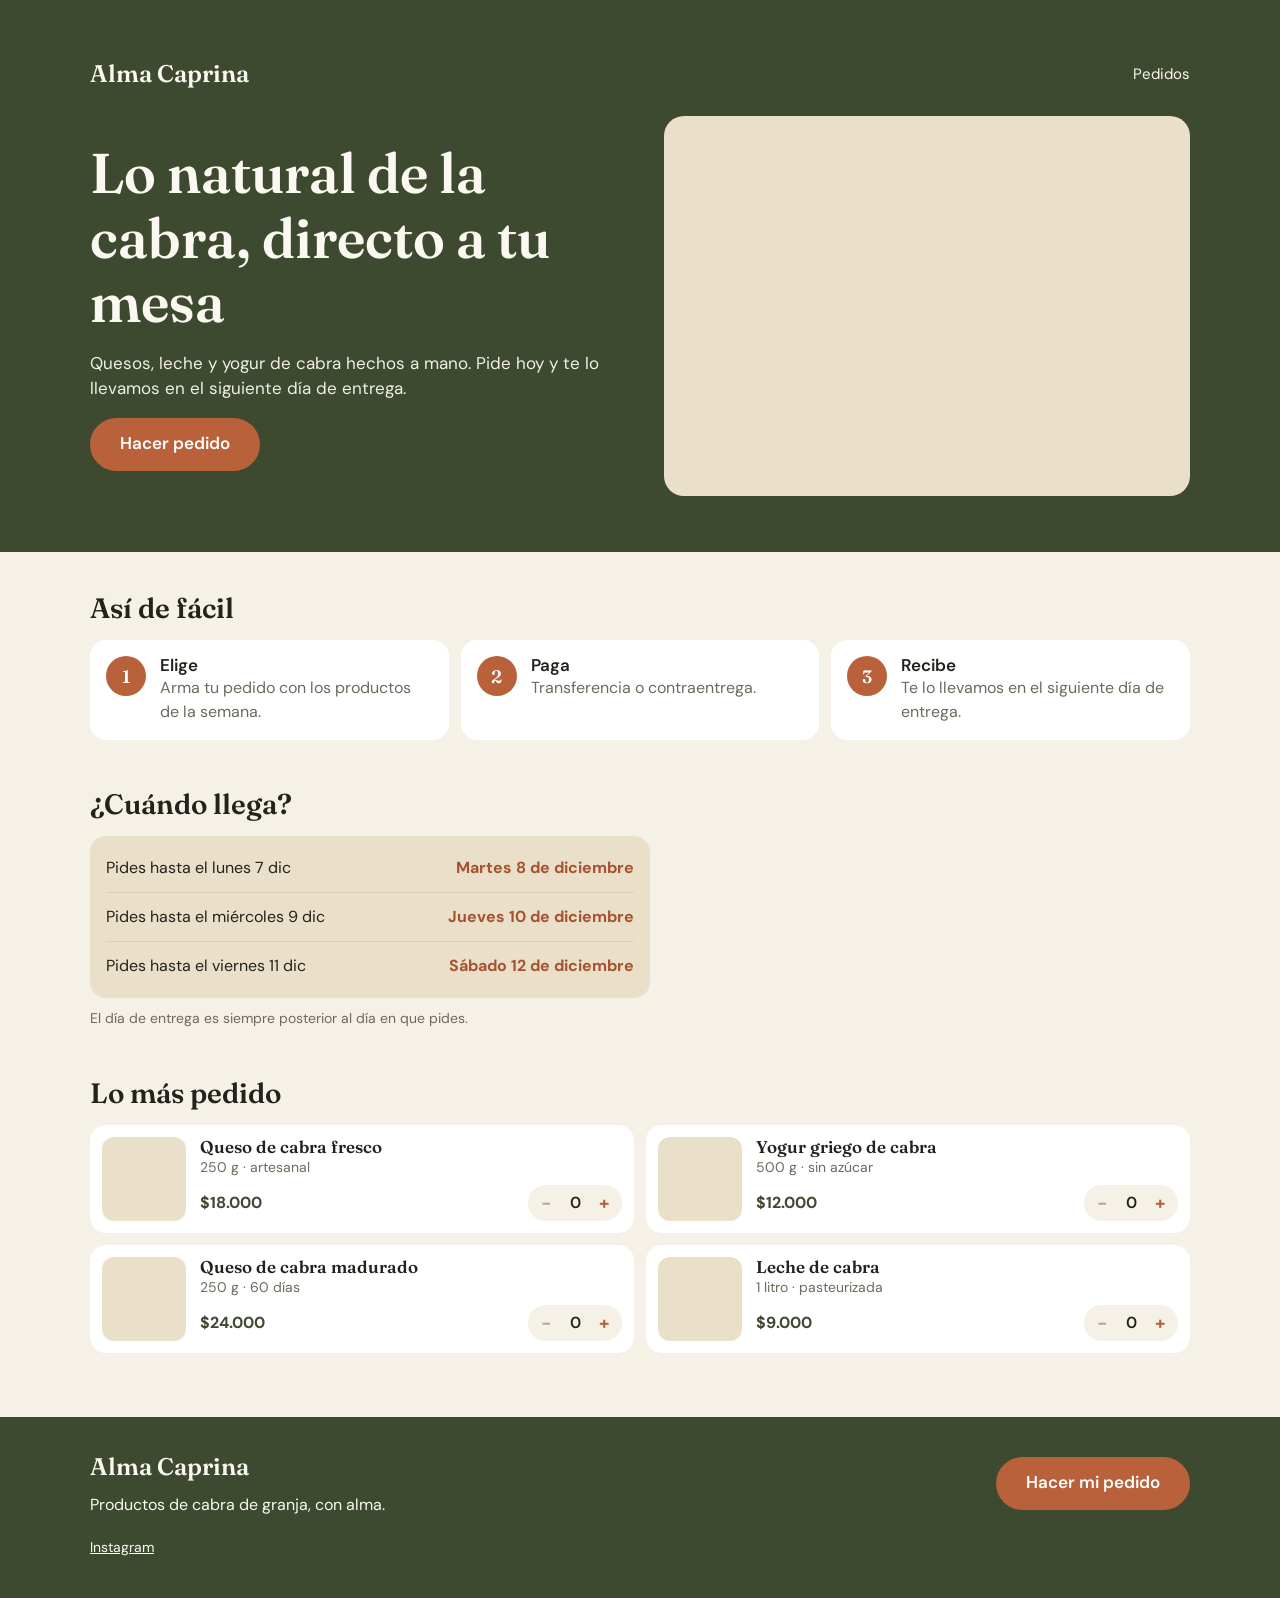
==== index.html @ 28c4924a "Primera versión: landing y flujo de pedido Landing responsive, flujo de pedido en 3 pasos con confir" ====
<!doctype html>
<html lang="es">
<head>
  <meta charset="utf-8">
  <meta name="viewport" content="width=device-width, initial-scale=1">
  <title>Alma Caprina · Productos de cabra de granja</title>
  <meta name="description" content="Quesos, leche y yogur de cabra hechos a mano. Haz tu pedido y te lo llevamos en el siguiente día de entrega.">
  <meta name="theme-color" content="#3E4A2F">
  <link rel="preconnect" href="https://fonts.googleapis.com">
  <link rel="preconnect" href="https://fonts.gstatic.com" crossorigin>
  <link rel="stylesheet" href="https://fonts.googleapis.com/css2?family=DM+Sans:wght@400;500;600;700&family=Fraunces:opsz,wght@9..144,600;9..144,700&display=swap">
  <link rel="stylesheet" href="css/tokens.css">
  <link rel="stylesheet" href="css/base.css">
  <link rel="stylesheet" href="css/landing.css">
</head>
<body>
  <header class="hero">
    <div class="container hero__inner">
      <nav class="nav" aria-label="Principal">
        <a class="brand" href="./">Alma Caprina</a>
        <a class="nav__link" href="pedir.html">Pedidos</a>
      </nav>
      <div class="hero__media" role="img" aria-label="Cabras y quesos de Alma Caprina"></div>
      <div class="hero__copy">
        <h1>Lo natural de la cabra, directo a tu mesa</h1>
        <p>Quesos, leche y yogur de cabra hechos a mano. Pide hoy y te lo llevamos en el siguiente día de entrega.</p>
        <a class="btn btn--primary btn--block hero__cta" href="pedir.html">Hacer pedido</a>
      </div>
    </div>
  </header>

  <main>
    <section class="section" aria-labelledby="como-h">
      <div class="container">
        <h2 id="como-h">Así de fácil</h2>
        <ol class="steps">
          <li class="card step"><span class="step__num" aria-hidden="true">1</span><div><h3>Elige</h3><p class="muted">Arma tu pedido con los productos de la semana.</p></div></li>
          <li class="card step"><span class="step__num" aria-hidden="true">2</span><div><h3>Paga</h3><p class="muted">Transferencia o contraentrega.</p></div></li>
          <li class="card step"><span class="step__num" aria-hidden="true">3</span><div><h3>Recibe</h3><p class="muted">Te lo llevamos en el siguiente día de entrega.</p></div></li>
        </ol>
      </div>
    </section>

    <section class="section" aria-labelledby="cuando-h">
      <div class="container">
        <h2 id="cuando-h">¿Cuándo llega?</h2>
        <div class="when card--sand" id="when" aria-live="polite">
          <p class="muted">Cargando próximas entregas…</p>
        </div>
        <p class="muted when__note">El día de entrega es siempre posterior al día en que pides.</p>
      </div>
    </section>

    <section class="section" aria-labelledby="top-h">
      <div class="container">
        <h2 id="top-h">Lo más pedido</h2>
        <ul class="product-list product-list--grid" id="top-list"></ul>
      </div>
    </section>
  </main>

  <footer class="footer">
    <div class="container footer__inner">
      <div>
        <p class="brand">Alma Caprina</p>
        <p class="footer__tag">Productos de cabra de granja, con alma.</p>
      </div>
      <a class="btn btn--primary" href="pedir.html">Hacer mi pedido</a>
      <p class="footer__links" id="social"></p>
    </div>
  </footer>

  <!-- Barra de carrito: aparece solo si ya hay productos -->
  <div class="cart-bar" id="cartBar" hidden>
    <div><span class="muted" id="cartCount"></span><strong id="cartTotal"></strong></div>
    <a class="btn btn--primary" href="pedir.html">Continuar</a>
  </div>

  <script type="module" src="js/landing.js"></script>
</body>
</html>
---- css/tokens.css ----
/* Tokens de diseño — espejo de la colección de variables "Alma Caprina" en Figma */
:root {
  --bg-cream: #F6F1E7;
  --surface-white: #FFFFFF;
  --surface-sand: #EADFC9;
  --brand-olive: #3E4A2F;
  --brand-terracotta: #B8613A;
  --brand-terracotta-dark: #A5532F;
  --text-ink: #22231C;
  --text-muted: #6E6A5C;
  --text-on-dark: #FBF8F2;
  --border: #D9CFBC;
  --danger: #A12D2D;

  --font-display: 'Fraunces', Georgia, 'Times New Roman', serif;
  --font-body: 'DM Sans', system-ui, -apple-system, 'Segoe UI', sans-serif;

  --radius-sm: 12px;
  --radius-md: 16px;
  --radius-lg: 20px;
  --radius-pill: 999px;

  --gutter: 24px;
  --shadow-bar: 0 -1px 0 var(--border);
}
---- css/base.css ----
*, *::before, *::after { box-sizing: border-box; }

html { -webkit-text-size-adjust: 100%; scroll-behavior: smooth; }

body {
  margin: 0;
  background: var(--bg-cream);
  color: var(--text-ink);
  font: 400 16px/1.5 var(--font-body);
  -webkit-font-smoothing: antialiased;
}

h1, h2, h3 {
  margin: 0;
  font-family: var(--font-display);
  font-weight: 600;
  line-height: 1.15;
}

p { margin: 0; }
img { max-width: 100%; display: block; }
a { color: inherit; }
button, input, select, textarea { font: inherit; color: inherit; }
button { cursor: pointer; }

:focus-visible {
  outline: 3px solid var(--brand-terracotta);
  outline-offset: 2px;
}

.container { width: min(100% - 2 * var(--gutter), 1100px); margin-inline: auto; }
.muted { color: var(--text-muted); }
.sr-only {
  position: absolute; width: 1px; height: 1px; margin: -1px; padding: 0;
  overflow: hidden; clip: rect(0 0 0 0); white-space: nowrap; border: 0;
}

/* ---------- Botones ---------- */
.btn {
  display: inline-flex; align-items: center; justify-content: center;
  min-height: 53px; padding: 0 28px;
  border: 2px solid transparent; border-radius: var(--radius-pill);
  font-weight: 600; font-size: 1.0625rem; text-decoration: none;
  transition: background-color .15s ease, border-color .15s ease;
}
.btn--primary { background: var(--brand-terracotta); color: #fff; }
.btn--primary:hover:not([disabled]) { background: var(--brand-terracotta-dark); }
.btn--dark { background: var(--brand-olive); color: var(--text-on-dark); }
.btn--secondary { background: transparent; border-color: var(--border); color: var(--text-ink); }
.btn--secondary:hover:not([disabled]) { border-color: var(--text-muted); }
.btn--block { width: 100%; }
.btn[disabled] { opacity: .45; cursor: not-allowed; }

/* ---------- Tarjeta de producto + stepper ---------- */
.product-list { display: grid; gap: 12px; margin: 0; padding: 0; list-style: none; }

.product-card {
  display: flex; gap: 14px; padding: 12px;
  background: var(--surface-white); border-radius: var(--radius-md);
}
.product-card__img {
  flex: none; width: 84px; height: 84px;
  background: var(--surface-sand); border-radius: var(--radius-sm);
  overflow: hidden;
}
.product-card__img img { width: 100%; height: 100%; object-fit: cover; }
.product-card__body { flex: 1; min-width: 0; display: flex; flex-direction: column; }
.product-card__name { font-size: 1.0625rem; font-weight: 600; }
.product-card__detail { font-size: .875rem; color: var(--text-muted); }
.product-card__row {
  margin-top: auto; padding-top: 6px;
  display: flex; align-items: center; justify-content: space-between; gap: 8px;
}
.price { font-weight: 700; color: var(--brand-olive); }

.stepper {
  display: inline-flex; align-items: center;
  background: var(--bg-cream); border-radius: var(--radius-pill);
}
.stepper button {
  width: 36px; height: 36px; border: 0; background: none; border-radius: 50%;
  font-size: 1.125rem; font-weight: 700; line-height: 1;
}
.stepper button:last-child { color: var(--brand-terracotta); }
.stepper button[disabled] { opacity: .35; cursor: default; }
.stepper output { min-width: 22px; text-align: center; font-weight: 600; }

/* ---------- Formularios ---------- */
.field { display: grid; gap: 6px; margin-bottom: 16px; }
.field label { font-weight: 600; font-size: .9375rem; }
.field .hint { font-size: .8125rem; color: var(--text-muted); font-weight: 400; }
.field input, .field textarea {
  width: 100%; min-height: 52px; padding: 12px 16px;
  background: var(--surface-white); border: 1.5px solid var(--border);
  border-radius: var(--radius-sm);
}
.field textarea { min-height: 88px; resize: vertical; }
.field input:focus-visible, .field textarea:focus-visible {
  outline: none; border-color: var(--brand-terracotta);
  box-shadow: 0 0 0 3px rgba(184, 97, 58, .25);
}
.field input:user-invalid { border-color: var(--danger); }

.notice {
  padding: 12px 16px; border-radius: var(--radius-sm);
  background: var(--surface-sand); font-size: .9375rem;
}
.notice--error { background: #F6DCDC; color: var(--danger); }

@media (prefers-reduced-motion: reduce) {
  html { scroll-behavior: auto; }
  * { transition: none !important; }
}
---- css/landing.css ----
/* ---------- Hero ---------- */
.hero { background: var(--brand-olive); color: var(--text-on-dark); padding-bottom: 32px; }
.hero__inner { display: grid; gap: 24px; }

.nav { display: flex; align-items: center; justify-content: space-between; padding-top: 56px; }
.brand { font-family: var(--font-display); font-weight: 600; font-size: 1.5rem; text-decoration: none; margin: 0; }
.nav__link { text-decoration: none; font-size: .9375rem; }
.nav__link:hover { text-decoration: underline; }

.hero__media {
  height: 220px; background: var(--surface-sand); border-radius: var(--radius-lg);
  background-size: cover; background-position: center;
}
.hero__copy { display: grid; gap: 16px; }
.hero h1 { font-size: clamp(2.125rem, 6vw, 3.5rem); font-weight: 600; }
.hero p { font-size: 1.0625rem; max-width: 46ch; opacity: .95; }

/* ---------- Secciones ---------- */
.section { padding: 40px 0 8px; }
.section h2 { font-size: 1.75rem; margin-bottom: 16px; }
.card { background: var(--surface-white); border-radius: var(--radius-md); }

.steps { display: grid; gap: 12px; margin: 0; padding: 0; list-style: none; }
.step { display: flex; align-items: center; gap: 14px; padding: 16px; }
.step h3 { font-family: var(--font-body); font-weight: 600; font-size: 1.0625rem; }
.step__num {
  flex: none; display: grid; place-items: center; width: 40px; height: 40px;
  background: var(--brand-terracotta); color: #fff; border-radius: 50%;
  font-family: var(--font-display); font-weight: 600; font-size: 1.125rem;
}

.when { padding: 8px 16px; border-radius: var(--radius-md); background: var(--surface-sand); }
.when__row { display: flex; justify-content: space-between; gap: 12px; padding: 12px 0; }
.when__row + .when__row { border-top: 1px solid var(--border); }
.when__day { font-weight: 700; color: var(--brand-terracotta-dark); }
.when__note { margin-top: 10px; font-size: .875rem; }

.product-list--grid { margin-bottom: 8px; }

/* ---------- Footer ---------- */
.footer { margin-top: 48px; background: var(--brand-olive); color: var(--text-on-dark); padding: 32px 0 40px; }
.footer__inner { display: grid; gap: 20px; }
.footer .brand { font-size: 1.5rem; }
.footer__tag { margin-top: 8px; }
.footer__links { font-size: .875rem; }
.footer__links a { margin-right: 12px; }

/* ---------- Barra de carrito ---------- */
.cart-bar {
  position: sticky; bottom: 0; z-index: 5;
  display: flex; align-items: center; justify-content: space-between; gap: 16px;
  padding: 14px var(--gutter); background: var(--bg-cream); box-shadow: var(--shadow-bar);
}
.cart-bar[hidden] { display: none; }
.cart-bar span { display: block; font-size: .875rem; }
.cart-bar strong { font-size: 1.375rem; color: var(--brand-olive); }

/* ---------- Tablet / escritorio ---------- */
@media (min-width: 768px) {
  .hero { padding-bottom: 56px; }
  .hero__inner { grid-template-columns: 1fr 1fr; align-items: center; column-gap: 48px; }
  .nav { grid-column: 1 / -1; }
  .hero__media { grid-column: 2; grid-row: 2; height: 380px; }
  .hero__copy { grid-column: 1; grid-row: 2; }
  .hero__cta { width: auto; justify-self: start; }

  .steps { grid-template-columns: repeat(3, 1fr); }
  .step { align-items: flex-start; }
  .when { max-width: 560px; }
  .product-list--grid { grid-template-columns: repeat(2, 1fr); }
  .footer__inner { grid-template-columns: 1fr auto; align-items: center; }
  .footer__links { grid-column: 1 / -1; }
  .cart-bar { padding-inline: max(var(--gutter), calc((100% - 1100px) / 2)); }
}
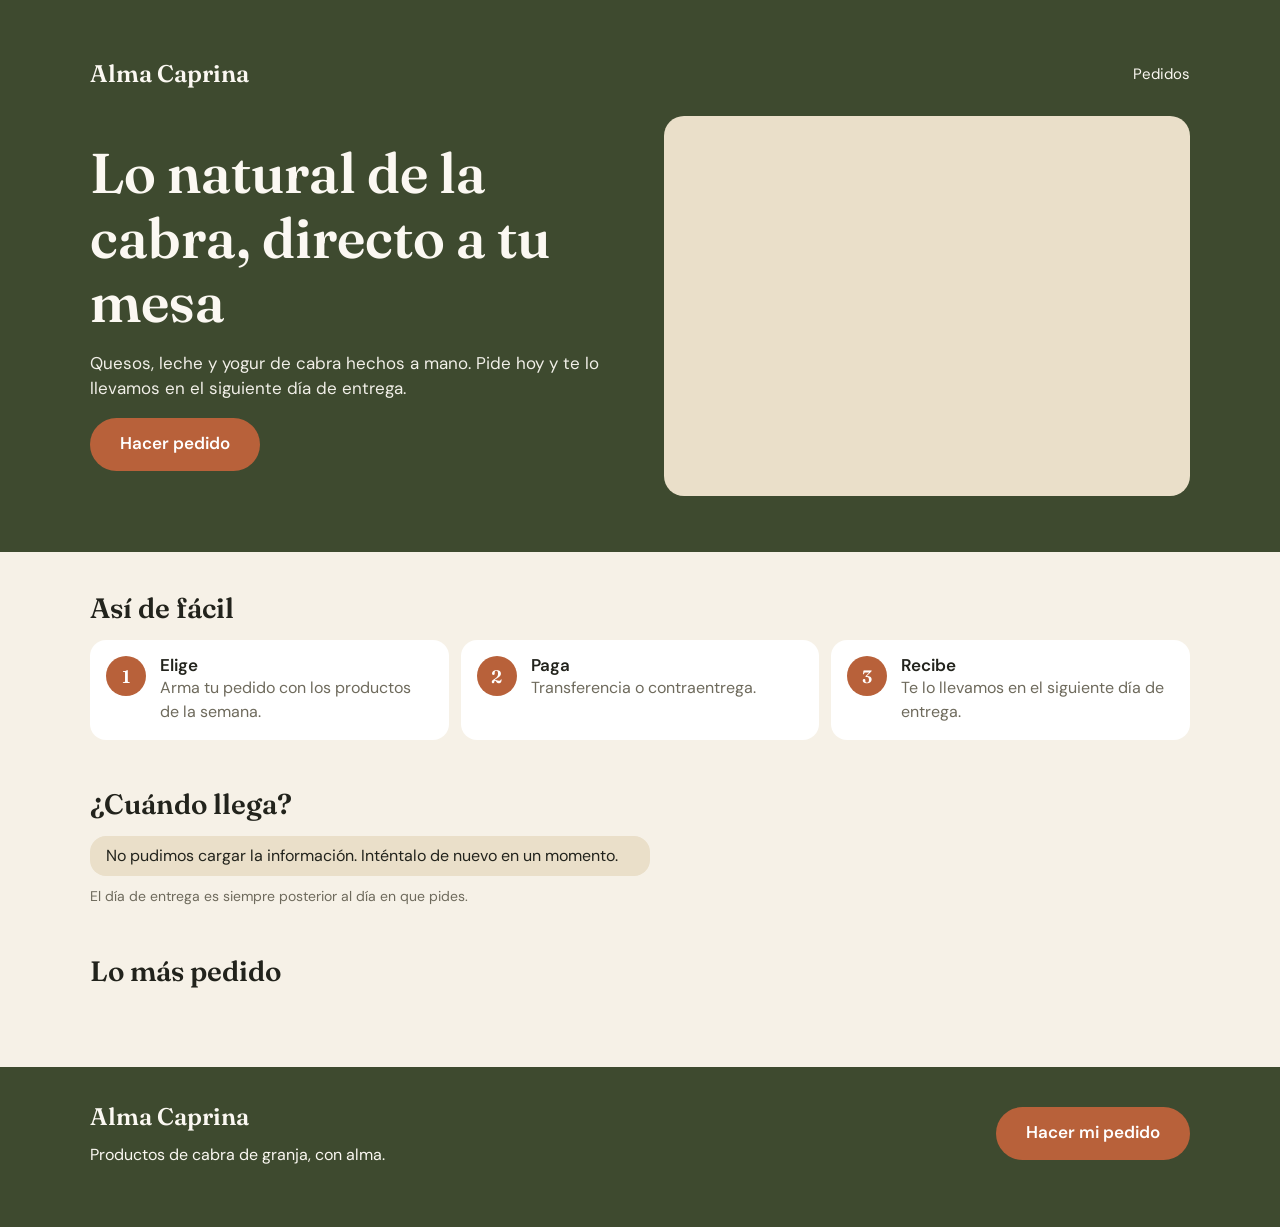
==== commit d7aa145e: "Connect storefront to Supabase and translate the codebase to English - Add supabase/schema.sql (tabl" ====
--- a/index.html
+++ b/index.html
@@ -18,21 +18,21 @@
     <div class="container hero__inner">
       <nav class="nav" aria-label="Principal">
         <a class="brand" href="./">Alma Caprina</a>
-        <a class="nav__link" href="pedir.html">Pedidos</a>
+        <a class="nav__link" href="order.html">Pedidos</a>
       </nav>
       <div class="hero__media" role="img" aria-label="Cabras y quesos de Alma Caprina"></div>
       <div class="hero__copy">
         <h1>Lo natural de la cabra, directo a tu mesa</h1>
         <p>Quesos, leche y yogur de cabra hechos a mano. Pide hoy y te lo llevamos en el siguiente día de entrega.</p>
-        <a class="btn btn--primary btn--block hero__cta" href="pedir.html">Hacer pedido</a>
+        <a class="btn btn--primary btn--block hero__cta" href="order.html">Hacer pedido</a>
       </div>
     </div>
   </header>
 
   <main>
-    <section class="section" aria-labelledby="como-h">
+    <section class="section" aria-labelledby="how-h">
       <div class="container">
-        <h2 id="como-h">Así de fácil</h2>
+        <h2 id="how-h">Así de fácil</h2>
         <ol class="steps">
           <li class="card step"><span class="step__num" aria-hidden="true">1</span><div><h3>Elige</h3><p class="muted">Arma tu pedido con los productos de la semana.</p></div></li>
           <li class="card step"><span class="step__num" aria-hidden="true">2</span><div><h3>Paga</h3><p class="muted">Transferencia o contraentrega.</p></div></li>
@@ -41,9 +41,9 @@
       </div>
     </section>
 
-    <section class="section" aria-labelledby="cuando-h">
+    <section class="section" aria-labelledby="when-h">
       <div class="container">
-        <h2 id="cuando-h">¿Cuándo llega?</h2>
+        <h2 id="when-h">¿Cuándo llega?</h2>
         <div class="when card--sand" id="when" aria-live="polite">
           <p class="muted">Cargando próximas entregas…</p>
         </div>
@@ -65,15 +65,15 @@
         <p class="brand">Alma Caprina</p>
         <p class="footer__tag">Productos de cabra de granja, con alma.</p>
       </div>
-      <a class="btn btn--primary" href="pedir.html">Hacer mi pedido</a>
+      <a class="btn btn--primary" href="order.html">Hacer mi pedido</a>
       <p class="footer__links" id="social"></p>
     </div>
   </footer>
 
-  <!-- Barra de carrito: aparece solo si ya hay productos -->
+  <!-- Cart bar: only shown when the cart has items -->
   <div class="cart-bar" id="cartBar" hidden>
     <div><span class="muted" id="cartCount"></span><strong id="cartTotal"></strong></div>
-    <a class="btn btn--primary" href="pedir.html">Continuar</a>
+    <a class="btn btn--primary" href="order.html">Continuar</a>
   </div>
 
   <script type="module" src="js/landing.js"></script>
--- a/css/tokens.css
+++ b/css/tokens.css
@@ -1,4 +1,4 @@
-/* Tokens de diseño — espejo de la colección de variables "Alma Caprina" en Figma */
+/* Design tokens — mirror of the "Alma Caprina" variable collection in Figma */
 :root {
   --bg-cream: #F6F1E7;
   --surface-white: #FFFFFF;
--- a/css/base.css
+++ b/css/base.css
@@ -35,7 +35,7 @@
   overflow: hidden; clip: rect(0 0 0 0); white-space: nowrap; border: 0;
 }
 
-/* ---------- Botones ---------- */
+/* ---------- Buttons ---------- */
 .btn {
   display: inline-flex; align-items: center; justify-content: center;
   min-height: 53px; padding: 0 28px;
@@ -51,7 +51,7 @@
 .btn--block { width: 100%; }
 .btn[disabled] { opacity: .45; cursor: not-allowed; }
 
-/* ---------- Tarjeta de producto + stepper ---------- */
+/* ---------- Product card + stepper ---------- */
 .product-list { display: grid; gap: 12px; margin: 0; padding: 0; list-style: none; }
 
 .product-card {
@@ -85,7 +85,7 @@
 .stepper button[disabled] { opacity: .35; cursor: default; }
 .stepper output { min-width: 22px; text-align: center; font-weight: 600; }
 
-/* ---------- Formularios ---------- */
+/* ---------- Forms ---------- */
 .field { display: grid; gap: 6px; margin-bottom: 16px; }
 .field label { font-weight: 600; font-size: .9375rem; }
 .field .hint { font-size: .8125rem; color: var(--text-muted); font-weight: 400; }
--- a/css/landing.css
+++ b/css/landing.css
@@ -15,7 +15,7 @@
 .hero h1 { font-size: clamp(2.125rem, 6vw, 3.5rem); font-weight: 600; }
 .hero p { font-size: 1.0625rem; max-width: 46ch; opacity: .95; }
 
-/* ---------- Secciones ---------- */
+/* ---------- Sections ---------- */
 .section { padding: 40px 0 8px; }
 .section h2 { font-size: 1.75rem; margin-bottom: 16px; }
 .card { background: var(--surface-white); border-radius: var(--radius-md); }
@@ -45,7 +45,7 @@
 .footer__links { font-size: .875rem; }
 .footer__links a { margin-right: 12px; }
 
-/* ---------- Barra de carrito ---------- */
+/* ---------- Cart bar ---------- */
 .cart-bar {
   position: sticky; bottom: 0; z-index: 5;
   display: flex; align-items: center; justify-content: space-between; gap: 16px;
@@ -55,7 +55,7 @@
 .cart-bar span { display: block; font-size: .875rem; }
 .cart-bar strong { font-size: 1.375rem; color: var(--brand-olive); }
 
-/* ---------- Tablet / escritorio ---------- */
+/* ---------- Tablet / desktop ---------- */
 @media (min-width: 768px) {
   .hero { padding-bottom: 56px; }
   .hero__inner { grid-template-columns: 1fr 1fr; align-items: center; column-gap: 48px; }
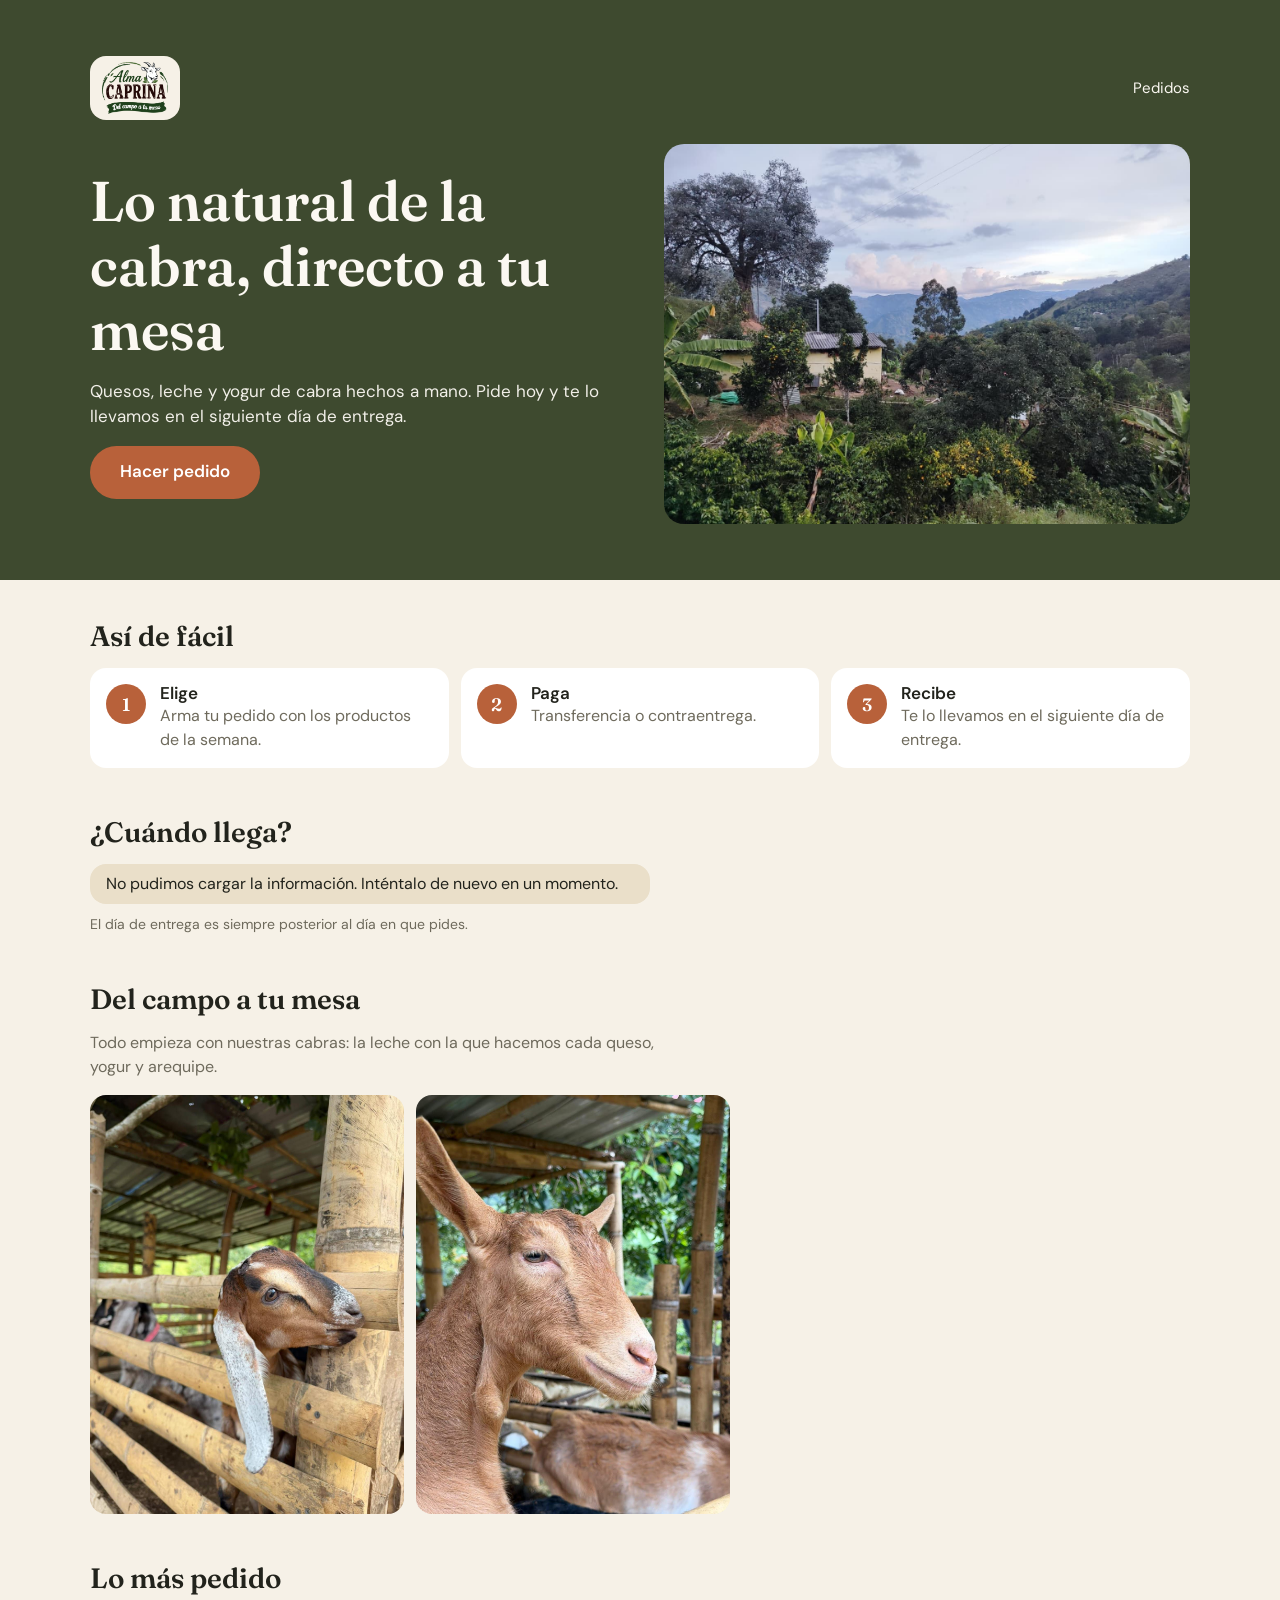
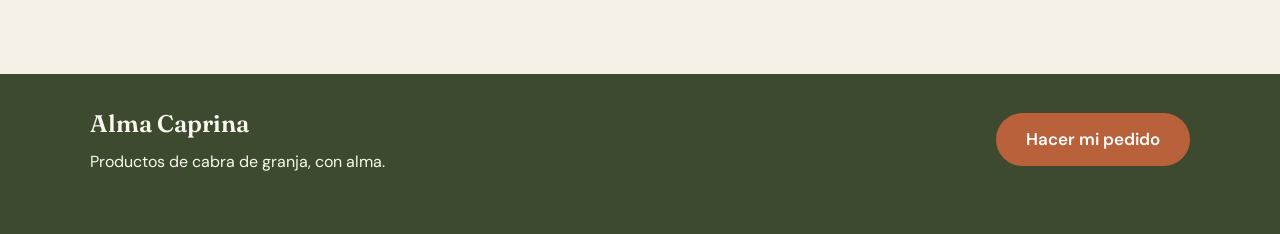
==== commit c75b0c75: "Add brand images: logo, hero, goats, product photos, icons and social card Co-Authored-By: Claude So" ====
--- a/index.html
+++ b/index.html
@@ -6,6 +6,12 @@
   <title>Alma Caprina · Productos de cabra de granja</title>
   <meta name="description" content="Quesos, leche y yogur de cabra hechos a mano. Haz tu pedido y te lo llevamos en el siguiente día de entrega.">
   <meta name="theme-color" content="#3E4A2F">
+  <link rel="icon" type="image/png" sizes="192x192" href="images/icon-192.png">
+  <link rel="apple-touch-icon" href="images/apple-touch-icon.png">
+  <meta property="og:type" content="website">
+  <meta property="og:title" content="Alma Caprina · Productos de cabra de granja">
+  <meta property="og:description" content="Quesos, leche y yogur de cabra hechos a mano. Haz tu pedido en línea.">
+  <meta property="og:image" content="https://almacaprina.netlify.app/images/social-card.jpg">
   <link rel="preconnect" href="https://fonts.googleapis.com">
   <link rel="preconnect" href="https://fonts.gstatic.com" crossorigin>
   <link rel="stylesheet" href="https://fonts.googleapis.com/css2?family=DM+Sans:wght@400;500;600;700&family=Fraunces:opsz,wght@9..144,600;9..144,700&display=swap">
@@ -17,10 +23,10 @@
   <header class="hero">
     <div class="container hero__inner">
       <nav class="nav" aria-label="Principal">
-        <a class="brand" href="./">Alma Caprina</a>
+        <a class="brand brand--logo" href="./" aria-label="Alma Caprina, inicio"><img src="images/logo.png" alt="Alma Caprina · Del campo a tu mesa" width="76" height="60"></a>
         <a class="nav__link" href="order.html">Pedidos</a>
       </nav>
-      <div class="hero__media" role="img" aria-label="Cabras y quesos de Alma Caprina"></div>
+      <div class="hero__media" role="img" aria-label="Vista de la finca de Alma Caprina entre las montañas"></div>
       <div class="hero__copy">
         <h1>Lo natural de la cabra, directo a tu mesa</h1>
         <p>Quesos, leche y yogur de cabra hechos a mano. Pide hoy y te lo llevamos en el siguiente día de entrega.</p>
@@ -48,6 +54,17 @@
           <p class="muted">Cargando próximas entregas…</p>
         </div>
         <p class="muted when__note">El día de entrega es siempre posterior al día en que pides.</p>
+      </div>
+    </section>
+
+    <section class="section" aria-labelledby="farm-h">
+      <div class="container">
+        <h2 id="farm-h">Del campo a tu mesa</h2>
+        <p class="muted farm__text">Todo empieza con nuestras cabras: la leche con la que hacemos cada queso, yogur y arequipe.</p>
+        <div class="farm__photos">
+          <img src="images/goat-brown.jpg" alt="Una de nuestras cabras asomada entre las guaduas del corral" loading="lazy" width="900" height="1200">
+          <img src="images/goat-tan.jpg" alt="Otra de nuestras cabras, de pelaje canela" loading="lazy" width="900" height="1200">
+        </div>
       </div>
     </section>
 
--- a/css/tokens.css
+++ b/css/tokens.css
@@ -12,6 +12,16 @@
   --border: #D9CFBC;
   --danger: #A12D2D;
 
+  /* Status colors (admin panel badges) — mirror the status/* variables in Figma */
+  --status-success-bg: #E3EBD3;
+  --status-success-text: #3E4A2F;
+  --status-warning-bg: #F6E3B8;
+  --status-warning-text: #6B4D0E;
+  --status-danger-bg: #F3D6D2;
+  --status-danger-text: #8E2A20;
+  --status-info-bg: #DCE6EA;
+  --status-info-text: #2D4F5E;
+
   --font-display: 'Fraunces', Georgia, 'Times New Roman', serif;
   --font-body: 'DM Sans', system-ui, -apple-system, 'Segoe UI', sans-serif;
 
--- a/css/base.css
+++ b/css/base.css
@@ -111,3 +111,12 @@
   html { scroll-behavior: auto; }
   * { transition: none !important; }
 }
+
+/* ---------- Product group (variants such as flavors) ---------- */
+.product-card--group .product-card__body { gap: 2px; }
+.variants { display: grid; margin: 8px 0 0; padding: 0; list-style: none; }
+.variant-row {
+  display: flex; align-items: center; justify-content: space-between; gap: 8px;
+  padding: 6px 0; border-top: 1px solid var(--border);
+}
+.variant-row__label { font-weight: 500; }
--- a/css/landing.css
+++ b/css/landing.css
@@ -4,12 +4,14 @@
 
 .nav { display: flex; align-items: center; justify-content: space-between; padding-top: 56px; }
 .brand { font-family: var(--font-display); font-weight: 600; font-size: 1.5rem; text-decoration: none; margin: 0; }
+.brand--logo { display: inline-flex; background: var(--bg-cream); border-radius: var(--radius-md); padding: 6px 12px; }
+.brand--logo img { display: block; height: 52px; width: auto; }
 .nav__link { text-decoration: none; font-size: .9375rem; }
 .nav__link:hover { text-decoration: underline; }
 
 .hero__media {
-  height: 220px; background: var(--surface-sand); border-radius: var(--radius-lg);
-  background-size: cover; background-position: center;
+  height: 220px; border-radius: var(--radius-lg);
+  background: var(--surface-sand) url('../images/farm.jpg') center / cover no-repeat;
 }
 .hero__copy { display: grid; gap: 16px; }
 .hero h1 { font-size: clamp(2.125rem, 6vw, 3.5rem); font-weight: 600; }
@@ -36,6 +38,11 @@
 .when__note { margin-top: 10px; font-size: .875rem; }
 
 .product-list--grid { margin-bottom: 8px; }
+
+/* ---------- Farm ---------- */
+.farm__text { max-width: 52ch; margin-bottom: 16px; }
+.farm__photos { display: grid; grid-template-columns: 1fr 1fr; gap: 12px; }
+.farm__photos img { width: 100%; height: auto; aspect-ratio: 3 / 4; object-fit: cover; border-radius: var(--radius-md); }
 
 /* ---------- Footer ---------- */
 .footer { margin-top: 48px; background: var(--brand-olive); color: var(--text-on-dark); padding: 32px 0 40px; }
@@ -68,6 +75,7 @@
   .step { align-items: flex-start; }
   .when { max-width: 560px; }
   .product-list--grid { grid-template-columns: repeat(2, 1fr); }
+  .farm__photos { max-width: 640px; }
   .footer__inner { grid-template-columns: 1fr auto; align-items: center; }
   .footer__links { grid-column: 1 / -1; }
   .cart-bar { padding-inline: max(var(--gutter), calc((100% - 1100px) / 2)); }
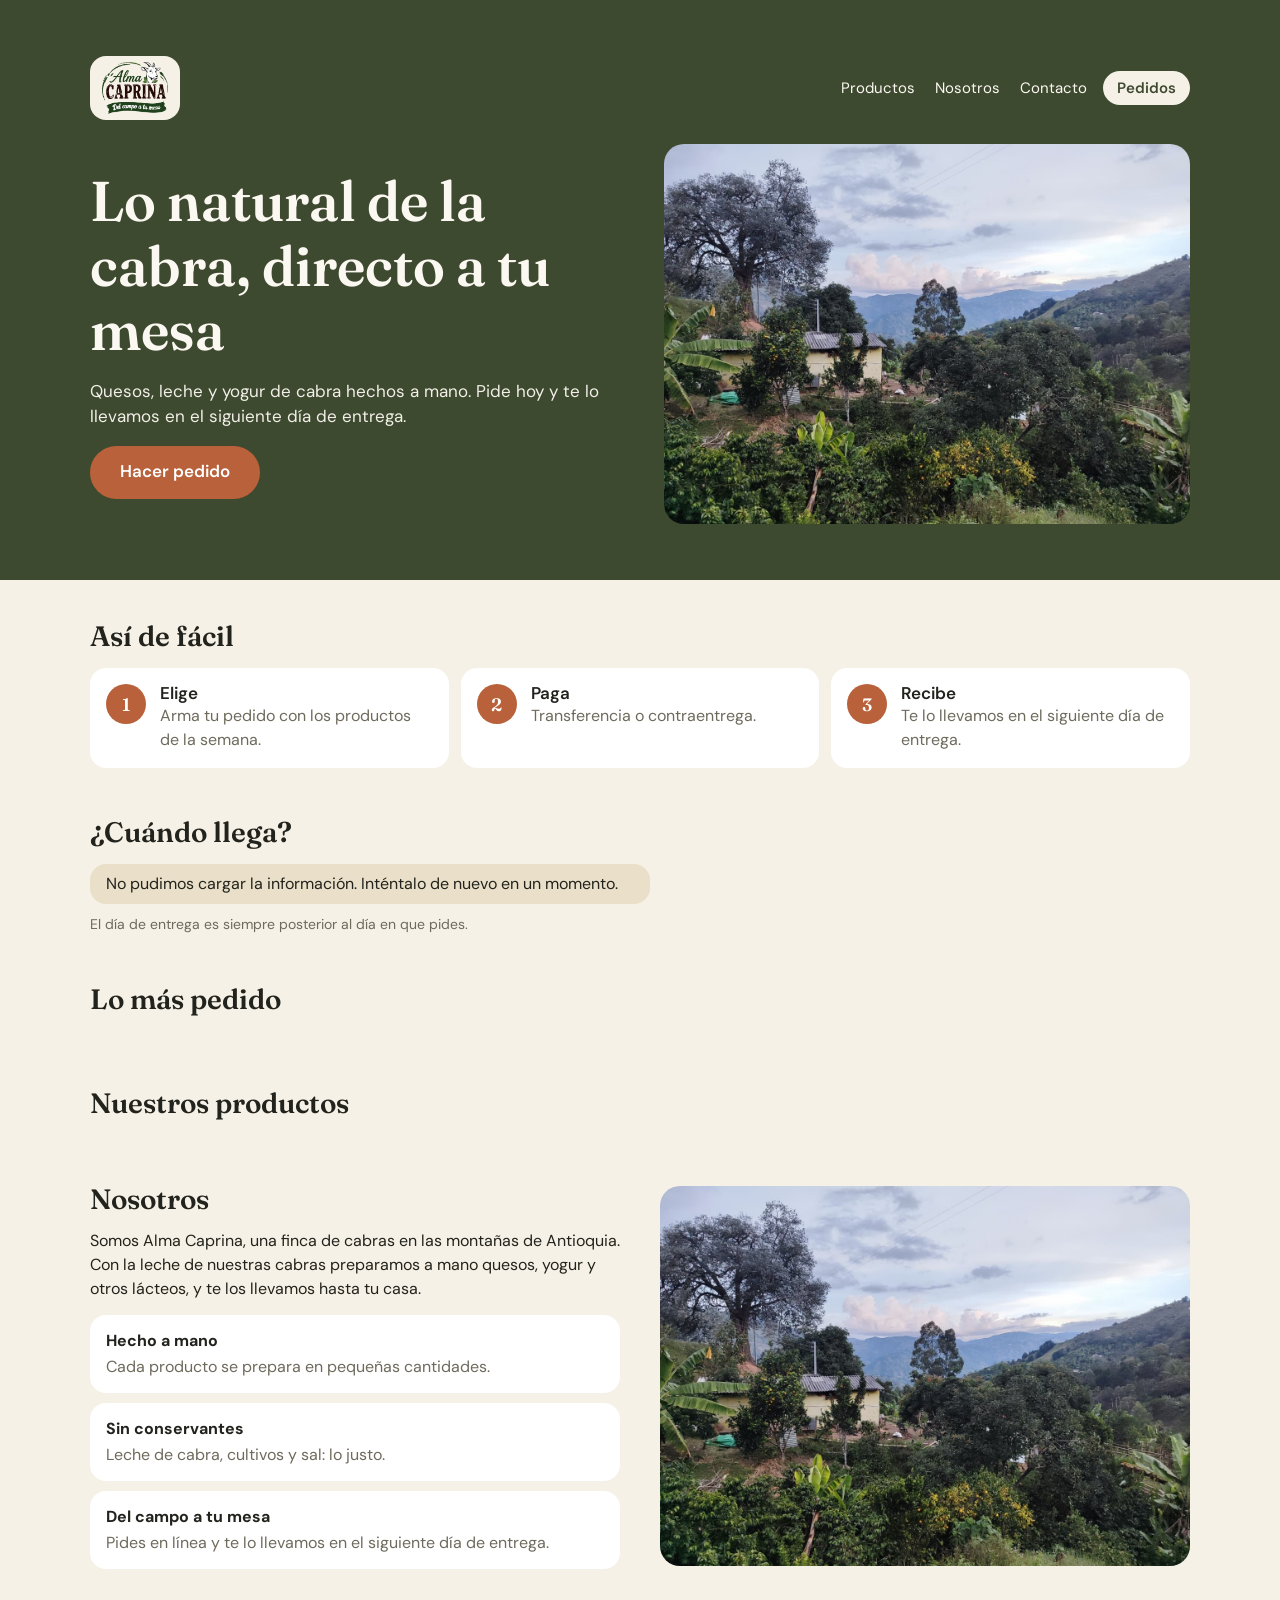
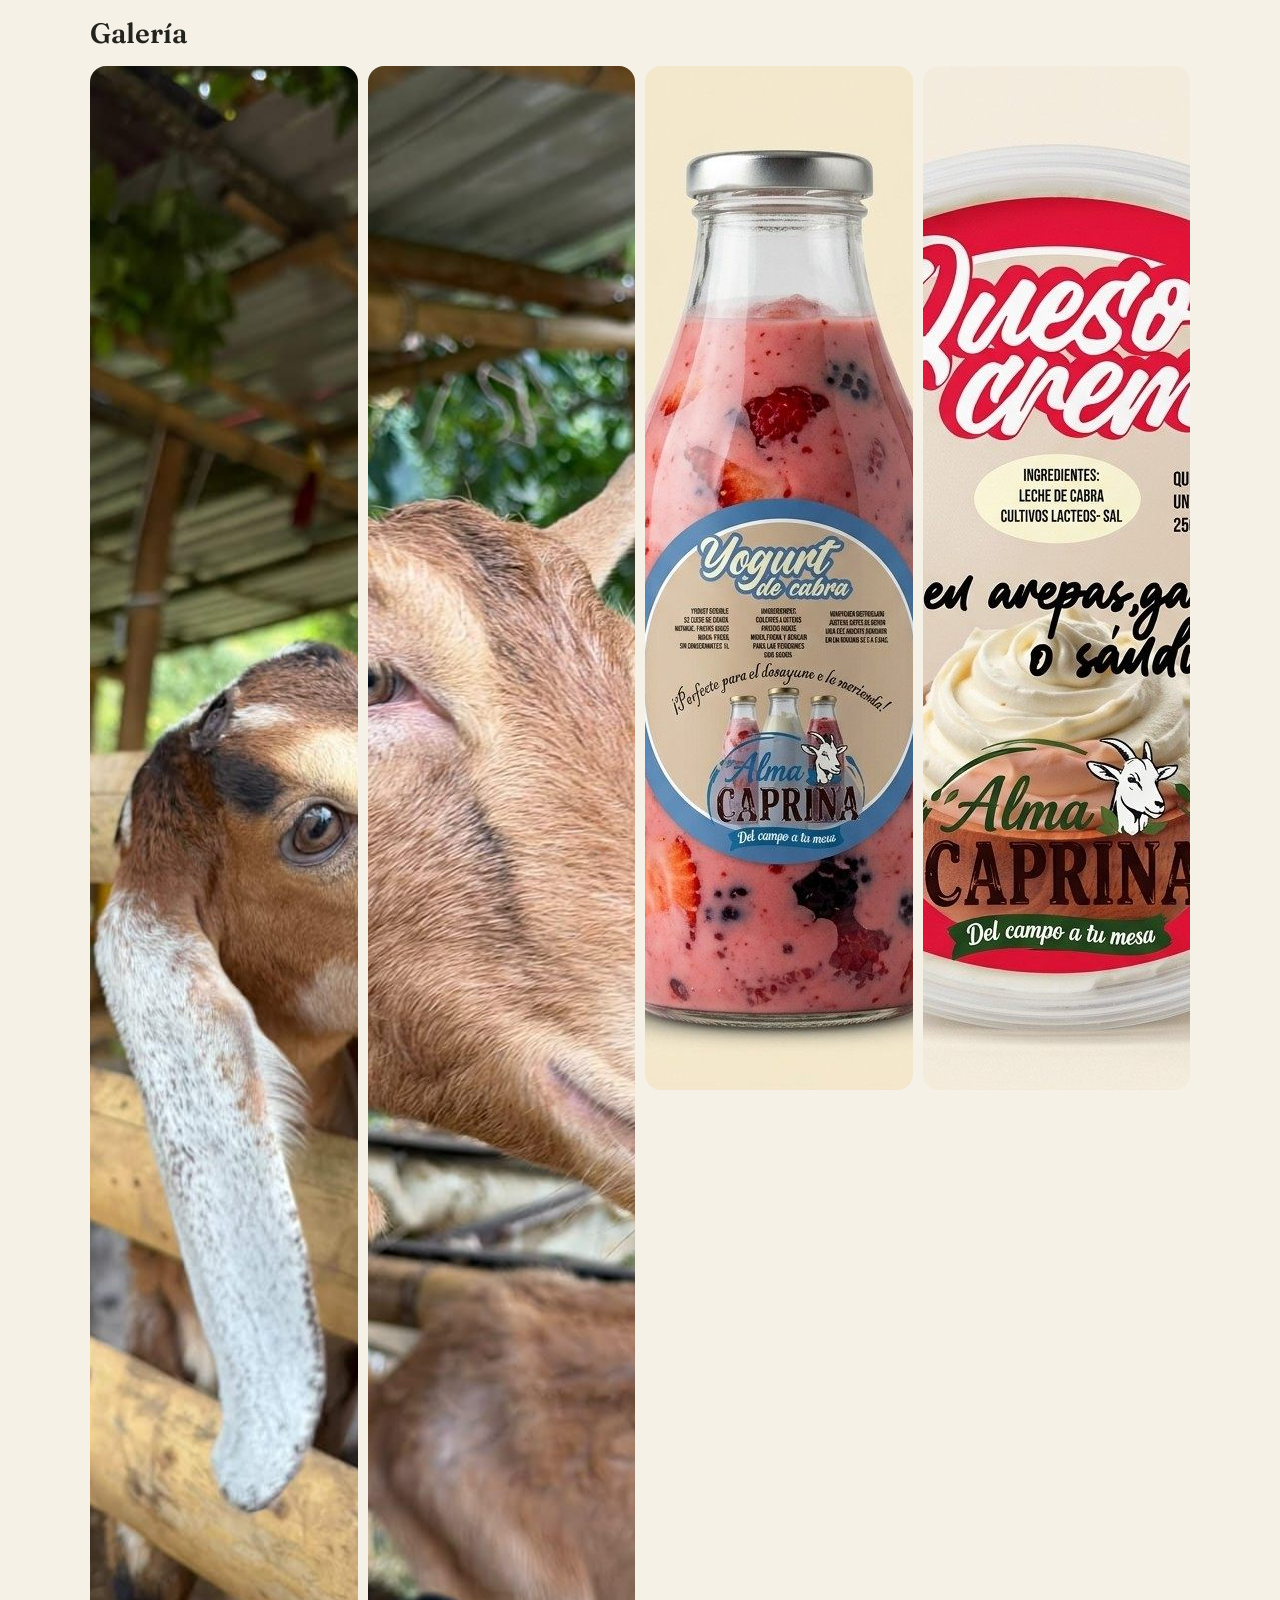
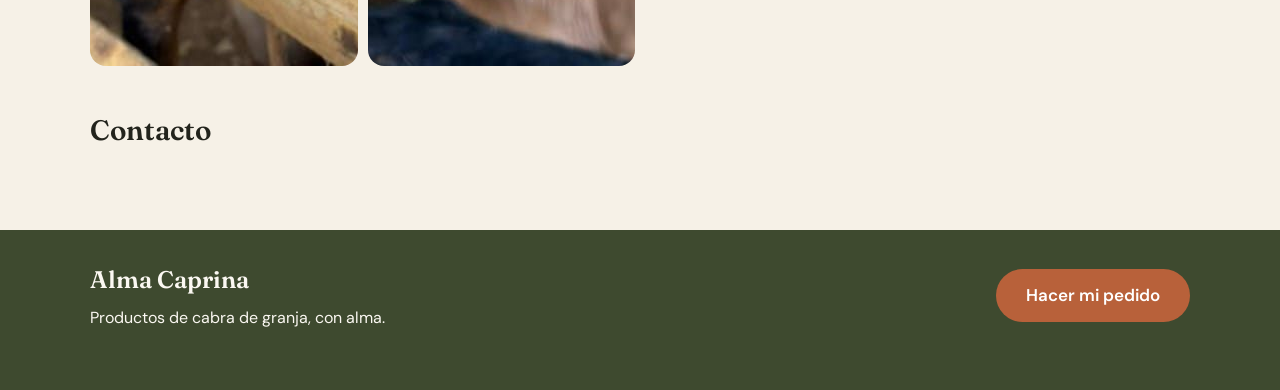
==== commit ac766399: "Add catalog, About, Gallery and Contact sections to the landing; contact email setting Co-Authored-B" ====
--- a/index.html
+++ b/index.html
@@ -24,7 +24,12 @@
     <div class="container hero__inner">
       <nav class="nav" aria-label="Principal">
         <a class="brand brand--logo" href="./" aria-label="Alma Caprina, inicio"><img src="images/logo.png" alt="Alma Caprina · Del campo a tu mesa" width="76" height="60"></a>
-        <a class="nav__link" href="order.html">Pedidos</a>
+        <a class="nav__link nav__link--cta" href="order.html">Pedidos</a>
+        <div class="nav__links">
+          <a class="nav__link" href="#catalog-h">Productos</a>
+          <a class="nav__link" href="#about-h">Nosotros</a>
+          <a class="nav__link" href="#contact-h">Contacto</a>
+        </div>
       </nav>
       <div class="hero__media" role="img" aria-label="Vista de la finca de Alma Caprina entre las montañas"></div>
       <div class="hero__copy">
@@ -57,21 +62,53 @@
       </div>
     </section>
 
-    <section class="section" aria-labelledby="farm-h">
-      <div class="container">
-        <h2 id="farm-h">Del campo a tu mesa</h2>
-        <p class="muted farm__text">Todo empieza con nuestras cabras: la leche con la que hacemos cada queso, yogur y arequipe.</p>
-        <div class="farm__photos">
-          <img src="images/goat-brown.jpg" alt="Una de nuestras cabras asomada entre las guaduas del corral" loading="lazy" width="900" height="1200">
-          <img src="images/goat-tan.jpg" alt="Otra de nuestras cabras, de pelaje canela" loading="lazy" width="900" height="1200">
-        </div>
-      </div>
-    </section>
-
     <section class="section" aria-labelledby="top-h">
       <div class="container">
         <h2 id="top-h">Lo más pedido</h2>
         <ul class="product-list product-list--grid" id="top-list"></ul>
+      </div>
+    </section>
+
+    <section class="section" aria-labelledby="catalog-h">
+      <div class="container">
+        <h2 id="catalog-h">Nuestros productos</h2>
+        <div id="catalog"></div>
+      </div>
+    </section>
+
+    <section class="section" aria-labelledby="about-h" id="about">
+      <div class="container about">
+        <div class="about__copy">
+          <h2 id="about-h">Nosotros</h2>
+          <p>Somos Alma Caprina, una finca de cabras en las montañas de Antioquia. Con la leche de nuestras cabras preparamos a mano quesos, yogur y otros lácteos, y te los llevamos hasta tu casa.</p>
+          <ul class="values">
+            <li class="card"><strong>Hecho a mano</strong><span class="muted">Cada producto se prepara en pequeñas cantidades.</span></li>
+            <li class="card"><strong>Sin conservantes</strong><span class="muted">Leche de cabra, cultivos y sal: lo justo.</span></li>
+            <li class="card"><strong>Del campo a tu mesa</strong><span class="muted">Pides en línea y te lo llevamos en el siguiente día de entrega.</span></li>
+          </ul>
+        </div>
+        <img class="about__img" src="images/farm.jpg" alt="Vista de la finca de Alma Caprina entre las montañas" loading="lazy" width="1280" height="960">
+      </div>
+    </section>
+
+    <section class="section" aria-labelledby="gallery-h" id="gallery">
+      <div class="container">
+        <h2 id="gallery-h">Galería</h2>
+        <div class="gallery">
+          <img src="images/goat-brown.jpg" alt="Una de nuestras cabras asomada entre las guaduas del corral" loading="lazy" width="1200" height="1600">
+          <img src="images/goat-tan.jpg" alt="Otra de nuestras cabras, de pelaje canela" loading="lazy" width="1200" height="1600">
+          <img src="images/products/yogurt-mixed-berries.jpg" alt="Yogur bebible de frutos rojos" loading="lazy" width="1024" height="1024">
+          <img src="images/products/cream-cheese.jpg" alt="Queso crema de cabra" loading="lazy" width="1024" height="1024">
+        </div>
+        <p class="gallery__more" id="galleryMore" hidden><a class="btn btn--secondary" id="galleryLink" target="_blank" rel="noopener">Más fotos en Instagram</a></p>
+      </div>
+    </section>
+
+    <section class="section" aria-labelledby="contact-h" id="contact">
+      <div class="container">
+        <h2 id="contact-h">Contacto</h2>
+        <ul class="contact" id="contactList"></ul>
+        <p class="muted contact__area" id="contactArea"></p>
       </div>
     </section>
   </main>
--- a/css/landing.css
+++ b/css/landing.css
@@ -6,6 +6,10 @@
 .brand { font-family: var(--font-display); font-weight: 600; font-size: 1.5rem; text-decoration: none; margin: 0; }
 .brand--logo { display: inline-flex; background: var(--bg-cream); border-radius: var(--radius-md); padding: 6px 12px; }
 .brand--logo img { display: block; height: 52px; width: auto; }
+.nav { flex-wrap: wrap; gap: 12px 16px; }
+.nav__links { display: flex; flex-wrap: wrap; gap: 4px 20px; order: 3; flex-basis: 100%; }
+.nav__link--cta { order: 2; }
+.nav__link--cta { background: var(--bg-cream); color: var(--brand-olive); padding: 6px 14px; border-radius: 999px; font-weight: 600; }
 .nav__link { text-decoration: none; font-size: .9375rem; }
 .nav__link:hover { text-decoration: underline; }
 
@@ -39,10 +43,27 @@
 
 .product-list--grid { margin-bottom: 8px; }
 
-/* ---------- Farm ---------- */
-.farm__text { max-width: 52ch; margin-bottom: 16px; }
-.farm__photos { display: grid; grid-template-columns: 1fr 1fr; gap: 12px; }
-.farm__photos img { width: 100%; height: auto; aspect-ratio: 3 / 4; object-fit: cover; border-radius: var(--radius-md); }
+/* ---------- Catalog / about / gallery / contact ---------- */
+html { scroll-behavior: smooth; }
+@media (prefers-reduced-motion: reduce) { html { scroll-behavior: auto; } }
+.catalog__group + .catalog__group { margin-top: 24px; }
+.catalog__group h3 { font-family: var(--font-body); font-size: 1.125rem; font-weight: 700; margin-bottom: 12px; color: var(--brand-terracotta-dark); }
+
+.about { display: grid; gap: 20px; }
+.about__copy { display: grid; gap: 14px; align-content: start; }
+.about__copy h2 { margin-bottom: 0; }
+.about__img { width: 100%; height: 260px; object-fit: cover; border-radius: var(--radius-lg); }
+.values { list-style: none; margin: 0; padding: 0; display: grid; gap: 10px; }
+.values li { padding: 14px 16px; display: grid; gap: 2px; }
+
+.gallery { display: grid; grid-template-columns: 1fr 1fr; gap: 10px; }
+.gallery img { width: 100%; aspect-ratio: 1; object-fit: cover; border-radius: var(--radius-md); }
+.gallery__more { margin-top: 16px; }
+
+.contact { list-style: none; margin: 0; padding: 0; display: grid; gap: 10px; }
+.contact a { display: flex; flex-direction: column; gap: 2px; padding: 14px 16px; text-decoration: none; background: var(--surface-white); border-radius: var(--radius-md); }
+.contact a strong { color: var(--brand-olive); }
+.contact__area { margin-top: 12px; }
 
 /* ---------- Footer ---------- */
 .footer { margin-top: 48px; background: var(--brand-olive); color: var(--text-on-dark); padding: 32px 0 40px; }
@@ -66,7 +87,9 @@
 @media (min-width: 768px) {
   .hero { padding-bottom: 56px; }
   .hero__inner { grid-template-columns: 1fr 1fr; align-items: center; column-gap: 48px; }
-  .nav { grid-column: 1 / -1; }
+  .nav { grid-column: 1 / -1; flex-wrap: nowrap; }
+  .nav__links { order: 2; flex-basis: auto; margin-left: auto; }
+  .nav__link--cta { order: 3; }
   .hero__media { grid-column: 2; grid-row: 2; height: 380px; }
   .hero__copy { grid-column: 1; grid-row: 2; }
   .hero__cta { width: auto; justify-self: start; }
@@ -75,7 +98,10 @@
   .step { align-items: flex-start; }
   .when { max-width: 560px; }
   .product-list--grid { grid-template-columns: repeat(2, 1fr); }
-  .farm__photos { max-width: 640px; }
+  .about { grid-template-columns: 1fr 1fr; align-items: center; column-gap: 40px; }
+  .about__img { height: 380px; }
+  .gallery { grid-template-columns: repeat(4, 1fr); }
+  .contact { grid-template-columns: repeat(3, 1fr); }
   .footer__inner { grid-template-columns: 1fr auto; align-items: center; }
   .footer__links { grid-column: 1 / -1; }
   .cart-bar { padding-inline: max(var(--gutter), calc((100% - 1100px) / 2)); }
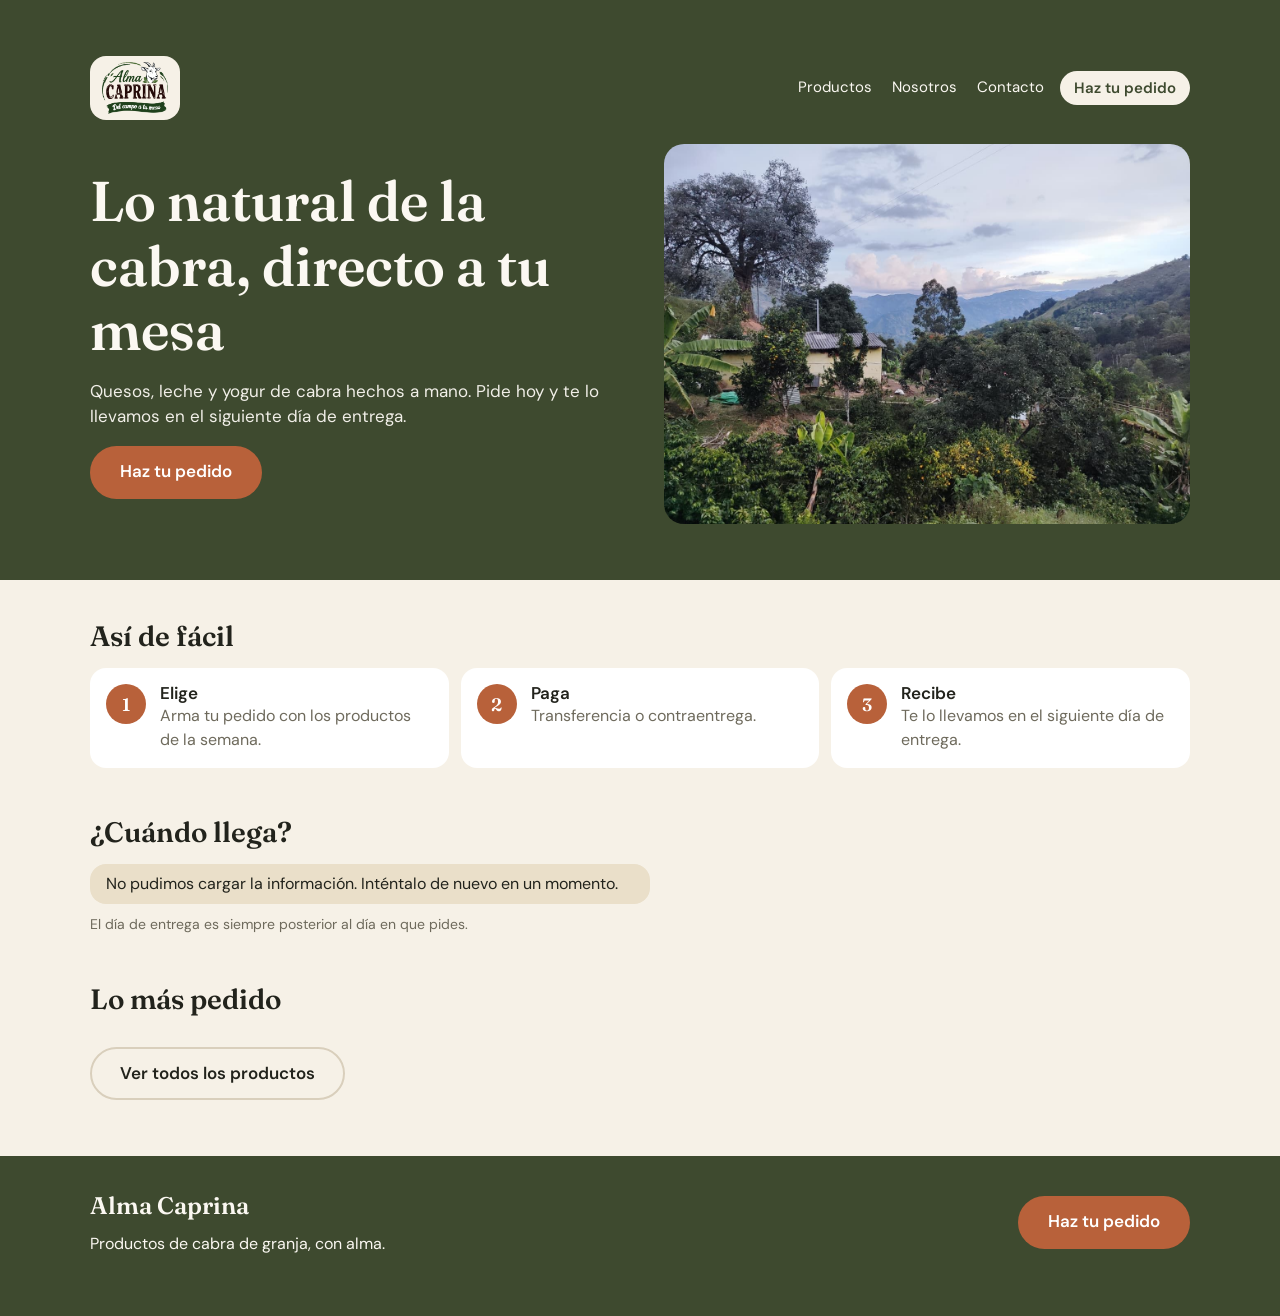
==== commit 6ecb5e9a: "Split the landing into separate pages (products, about, contact) with shared layout; small gallery w" ====
--- a/index.html
+++ b/index.html
@@ -17,25 +17,18 @@
   <link rel="stylesheet" href="https://fonts.googleapis.com/css2?family=DM+Sans:wght@400;500;600;700&family=Fraunces:opsz,wght@9..144,600;9..144,700&display=swap">
   <link rel="stylesheet" href="css/tokens.css">
   <link rel="stylesheet" href="css/base.css">
+  <link rel="stylesheet" href="css/site.css">
   <link rel="stylesheet" href="css/landing.css">
 </head>
 <body>
   <header class="hero">
     <div class="container hero__inner">
-      <nav class="nav" aria-label="Principal">
-        <a class="brand brand--logo" href="./" aria-label="Alma Caprina, inicio"><img src="images/logo.png" alt="Alma Caprina · Del campo a tu mesa" width="76" height="60"></a>
-        <a class="nav__link nav__link--cta" href="order.html">Pedidos</a>
-        <div class="nav__links">
-          <a class="nav__link" href="#catalog-h">Productos</a>
-          <a class="nav__link" href="#about-h">Nosotros</a>
-          <a class="nav__link" href="#contact-h">Contacto</a>
-        </div>
-      </nav>
+      <nav id="siteNav"></nav>
       <div class="hero__media" role="img" aria-label="Vista de la finca de Alma Caprina entre las montañas"></div>
       <div class="hero__copy">
         <h1>Lo natural de la cabra, directo a tu mesa</h1>
         <p>Quesos, leche y yogur de cabra hechos a mano. Pide hoy y te lo llevamos en el siguiente día de entrega.</p>
-        <a class="btn btn--primary btn--block hero__cta" href="order.html">Hacer pedido</a>
+        <a class="btn btn--primary btn--block hero__cta" href="order.html">Haz tu pedido</a>
       </div>
     </div>
   </header>
@@ -66,63 +59,12 @@
       <div class="container">
         <h2 id="top-h">Lo más pedido</h2>
         <ul class="product-list product-list--grid" id="top-list"></ul>
-      </div>
-    </section>
-
-    <section class="section" aria-labelledby="catalog-h">
-      <div class="container">
-        <h2 id="catalog-h">Nuestros productos</h2>
-        <div id="catalog"></div>
-      </div>
-    </section>
-
-    <section class="section" aria-labelledby="about-h" id="about">
-      <div class="container about">
-        <div class="about__copy">
-          <h2 id="about-h">Nosotros</h2>
-          <p>Somos Alma Caprina, una finca de cabras en las montañas de Antioquia. Con la leche de nuestras cabras preparamos a mano quesos, yogur y otros lácteos, y te los llevamos hasta tu casa.</p>
-          <ul class="values">
-            <li class="card"><strong>Hecho a mano</strong><span class="muted">Cada producto se prepara en pequeñas cantidades.</span></li>
-            <li class="card"><strong>Sin conservantes</strong><span class="muted">Leche de cabra, cultivos y sal: lo justo.</span></li>
-            <li class="card"><strong>Del campo a tu mesa</strong><span class="muted">Pides en línea y te lo llevamos en el siguiente día de entrega.</span></li>
-          </ul>
-        </div>
-        <img class="about__img" src="images/farm.jpg" alt="Vista de la finca de Alma Caprina entre las montañas" loading="lazy" width="1280" height="960">
-      </div>
-    </section>
-
-    <section class="section" aria-labelledby="gallery-h" id="gallery">
-      <div class="container">
-        <h2 id="gallery-h">Galería</h2>
-        <div class="gallery">
-          <img src="images/goat-brown.jpg" alt="Una de nuestras cabras asomada entre las guaduas del corral" loading="lazy" width="1200" height="1600">
-          <img src="images/goat-tan.jpg" alt="Otra de nuestras cabras, de pelaje canela" loading="lazy" width="1200" height="1600">
-          <img src="images/products/yogurt-mixed-berries.jpg" alt="Yogur bebible de frutos rojos" loading="lazy" width="1024" height="1024">
-          <img src="images/products/cream-cheese.jpg" alt="Queso crema de cabra" loading="lazy" width="1024" height="1024">
-        </div>
-        <p class="gallery__more" id="galleryMore" hidden><a class="btn btn--secondary" id="galleryLink" target="_blank" rel="noopener">Más fotos en Instagram</a></p>
-      </div>
-    </section>
-
-    <section class="section" aria-labelledby="contact-h" id="contact">
-      <div class="container">
-        <h2 id="contact-h">Contacto</h2>
-        <ul class="contact" id="contactList"></ul>
-        <p class="muted contact__area" id="contactArea"></p>
+        <p class="more-link"><a class="btn btn--secondary" href="products.html">Ver todos los productos</a></p>
       </div>
     </section>
   </main>
 
-  <footer class="footer">
-    <div class="container footer__inner">
-      <div>
-        <p class="brand">Alma Caprina</p>
-        <p class="footer__tag">Productos de cabra de granja, con alma.</p>
-      </div>
-      <a class="btn btn--primary" href="order.html">Hacer mi pedido</a>
-      <p class="footer__links" id="social"></p>
-    </div>
-  </footer>
+  <footer id="siteFooter"></footer>
 
   <!-- Cart bar: only shown when the cart has items -->
   <div class="cart-bar" id="cartBar" hidden>
--- a/css/site.css
+++ b/css/site.css
@@ -0,0 +1,97 @@
+/* Shared by every public page except the order flow: header, footer, sections, cart bar, catalog, about, gallery, contact. */
+
+/* ---------- Header / navigation ---------- */
+.nav { display: flex; align-items: center; justify-content: space-between; flex-wrap: wrap; gap: 12px 16px; padding-top: 56px; }
+.brand { font-family: var(--font-display); font-weight: 600; font-size: 1.5rem; text-decoration: none; margin: 0; }
+.brand--logo { display: inline-flex; background: var(--bg-cream); border-radius: var(--radius-md); padding: 6px 12px; }
+.brand--logo img { display: block; height: 52px; width: auto; }
+.nav__links { display: flex; flex-wrap: wrap; gap: 4px 20px; order: 3; flex-basis: 100%; }
+.nav__link { text-decoration: none; font-size: .9375rem; padding: 4px 0; border-bottom: 2px solid transparent; }
+.nav__link:hover { text-decoration: underline; }
+.nav__link[aria-current="page"] { border-bottom-color: currentColor; font-weight: 600; }
+.nav__link--cta { order: 2; background: var(--bg-cream); color: var(--brand-olive); padding: 6px 14px; border-radius: 999px; font-weight: 600; border-bottom: 0; }
+
+.page-head { background: var(--brand-olive); color: var(--text-on-dark); padding-bottom: 28px; }
+.page-head .nav { padding-top: 24px; }
+.page-head h1 { margin-top: 24px; font-size: clamp(1.875rem, 5vw, 2.75rem); font-weight: 600; }
+.page-head p { margin-top: 8px; max-width: 52ch; opacity: .95; }
+
+/* ---------- Sections ---------- */
+html { scroll-behavior: smooth; }
+@media (prefers-reduced-motion: reduce) { html { scroll-behavior: auto; } }
+.section { padding: 40px 0 8px; }
+.section h2 { font-size: 1.75rem; margin-bottom: 16px; }
+.card { background: var(--surface-white); border-radius: var(--radius-md); }
+.product-list--grid { margin-bottom: 8px; }
+
+/* ---------- Catalog ---------- */
+.catalog__group + .catalog__group { margin-top: 24px; }
+.catalog__group h2 { font-family: var(--font-body); font-size: 1.125rem; font-weight: 700; margin-bottom: 12px; color: var(--brand-terracotta-dark); }
+
+/* ---------- About ---------- */
+.about { display: grid; gap: 20px; }
+.about__copy { display: grid; gap: 14px; align-content: start; }
+.about__copy h2 { margin-bottom: 0; }
+.about__img { width: 100%; height: 260px; object-fit: cover; border-radius: var(--radius-lg); }
+.values { list-style: none; margin: 0; padding: 0; display: grid; gap: 10px; }
+.values li { padding: 14px 16px; display: grid; gap: 2px; }
+
+/* ---------- Gallery: small thumbnails that open in a viewer ---------- */
+.gallery { display: grid; grid-template-columns: repeat(auto-fill, minmax(92px, 1fr)); gap: 8px; max-width: 620px; }
+.gallery__item { padding: 0; border: 0; background: var(--surface-sand); border-radius: var(--radius-sm, 10px); overflow: hidden; cursor: zoom-in; aspect-ratio: 1; }
+.gallery__item img { display: block; width: 100%; height: 100%; object-fit: cover; transition: transform .2s; }
+.gallery__item:hover img, .gallery__item:focus-visible img { transform: scale(1.05); }
+.gallery__more { margin-top: 16px; }
+
+.viewer { width: 100%; max-width: 100%; height: 100%; max-height: 100%; margin: 0; padding: 0; border: 0; background: rgba(20, 22, 15, .92); color: #fff; }
+.viewer::backdrop { background: rgba(20, 22, 15, .92); }
+.viewer__inner { height: 100%; display: grid; grid-template-rows: auto minmax(0, 1fr) auto; padding: 12px; gap: 8px; }
+.viewer__bar { display: flex; justify-content: space-between; align-items: center; }
+.viewer__count { font-size: .875rem; opacity: .8; }
+.viewer__stage { position: relative; min-height: 0; display: grid; place-items: center; }
+.viewer__img { max-width: 100%; max-height: calc(100vh - 130px); max-height: calc(100dvh - 130px); object-fit: contain; border-radius: 8px; }
+.viewer__caption { text-align: center; font-size: .9375rem; min-height: 1.4em; opacity: .9; }
+.viewer__btn { background: rgba(255, 255, 255, .14); color: #fff; border: 0; border-radius: 999px; min-width: 44px; height: 44px; font: inherit; font-size: 1.25rem; cursor: pointer; padding: 0 14px; }
+.viewer__btn:hover { background: rgba(255, 255, 255, .28); }
+.viewer__nav { position: absolute; top: 50%; transform: translateY(-50%); }
+.viewer__nav--prev { left: 4px; }
+.viewer__nav--next { right: 4px; }
+
+/* ---------- Contact ---------- */
+.contact { list-style: none; margin: 0; padding: 0; display: grid; gap: 10px; }
+.contact a { display: flex; flex-direction: column; gap: 2px; padding: 14px 16px; text-decoration: none; background: var(--surface-white); border-radius: var(--radius-md); }
+.contact a strong { color: var(--brand-olive); }
+.contact__area { margin-top: 12px; }
+
+/* ---------- Footer ---------- */
+.footer { margin-top: 48px; background: var(--brand-olive); color: var(--text-on-dark); padding: 32px 0 40px; }
+.footer__inner { display: grid; gap: 20px; }
+.footer .brand { font-size: 1.5rem; }
+.footer__tag { margin-top: 8px; }
+.footer__links { font-size: .875rem; display: flex; flex-wrap: wrap; gap: 6px 16px; }
+
+/* ---------- Cart bar ---------- */
+.cart-bar {
+  position: sticky; bottom: 0; z-index: 5;
+  display: flex; align-items: center; justify-content: space-between; gap: 16px;
+  padding: 14px var(--gutter); background: var(--bg-cream); box-shadow: var(--shadow-bar);
+}
+.cart-bar[hidden] { display: none; }
+.cart-bar span { display: block; font-size: .875rem; }
+.cart-bar strong { font-size: 1.375rem; color: var(--brand-olive); }
+
+/* ---------- Tablet / desktop ---------- */
+@media (min-width: 768px) {
+  .nav { flex-wrap: nowrap; }
+  .nav__links { order: 2; flex-basis: auto; margin-left: auto; }
+  .nav__link--cta { order: 3; }
+  .product-list--grid, .catalog__group .product-list { grid-template-columns: repeat(2, 1fr); }
+  .about { grid-template-columns: 1fr 1fr; align-items: center; column-gap: 40px; }
+  .about__img { height: 380px; }
+  .gallery { grid-template-columns: repeat(auto-fill, minmax(104px, 1fr)); }
+  .viewer__inner { padding: 20px 28px; }
+  .contact { grid-template-columns: repeat(3, 1fr); }
+  .footer__inner { grid-template-columns: 1fr auto; align-items: center; }
+  .footer__links { grid-column: 1 / -1; }
+  .cart-bar { padding-inline: max(var(--gutter), calc((100% - 1100px) / 2)); }
+}
--- a/css/landing.css
+++ b/css/landing.css
@@ -1,17 +1,8 @@
+/* Home page only: hero, "how it works" and "when does it arrive". Shared styles live in site.css. */
+
 /* ---------- Hero ---------- */
 .hero { background: var(--brand-olive); color: var(--text-on-dark); padding-bottom: 32px; }
 .hero__inner { display: grid; gap: 24px; }
-
-.nav { display: flex; align-items: center; justify-content: space-between; padding-top: 56px; }
-.brand { font-family: var(--font-display); font-weight: 600; font-size: 1.5rem; text-decoration: none; margin: 0; }
-.brand--logo { display: inline-flex; background: var(--bg-cream); border-radius: var(--radius-md); padding: 6px 12px; }
-.brand--logo img { display: block; height: 52px; width: auto; }
-.nav { flex-wrap: wrap; gap: 12px 16px; }
-.nav__links { display: flex; flex-wrap: wrap; gap: 4px 20px; order: 3; flex-basis: 100%; }
-.nav__link--cta { order: 2; }
-.nav__link--cta { background: var(--bg-cream); color: var(--brand-olive); padding: 6px 14px; border-radius: 999px; font-weight: 600; }
-.nav__link { text-decoration: none; font-size: .9375rem; }
-.nav__link:hover { text-decoration: underline; }
 
 .hero__media {
   height: 220px; border-radius: var(--radius-lg);
@@ -20,11 +11,6 @@
 .hero__copy { display: grid; gap: 16px; }
 .hero h1 { font-size: clamp(2.125rem, 6vw, 3.5rem); font-weight: 600; }
 .hero p { font-size: 1.0625rem; max-width: 46ch; opacity: .95; }
-
-/* ---------- Sections ---------- */
-.section { padding: 40px 0 8px; }
-.section h2 { font-size: 1.75rem; margin-bottom: 16px; }
-.card { background: var(--surface-white); border-radius: var(--radius-md); }
 
 .steps { display: grid; gap: 12px; margin: 0; padding: 0; list-style: none; }
 .step { display: flex; align-items: center; gap: 14px; padding: 16px; }
@@ -41,55 +27,12 @@
 .when__day { font-weight: 700; color: var(--brand-terracotta-dark); }
 .when__note { margin-top: 10px; font-size: .875rem; }
 
-.product-list--grid { margin-bottom: 8px; }
+.more-link { margin-top: 16px; }
 
-/* ---------- Catalog / about / gallery / contact ---------- */
-html { scroll-behavior: smooth; }
-@media (prefers-reduced-motion: reduce) { html { scroll-behavior: auto; } }
-.catalog__group + .catalog__group { margin-top: 24px; }
-.catalog__group h3 { font-family: var(--font-body); font-size: 1.125rem; font-weight: 700; margin-bottom: 12px; color: var(--brand-terracotta-dark); }
-
-.about { display: grid; gap: 20px; }
-.about__copy { display: grid; gap: 14px; align-content: start; }
-.about__copy h2 { margin-bottom: 0; }
-.about__img { width: 100%; height: 260px; object-fit: cover; border-radius: var(--radius-lg); }
-.values { list-style: none; margin: 0; padding: 0; display: grid; gap: 10px; }
-.values li { padding: 14px 16px; display: grid; gap: 2px; }
-
-.gallery { display: grid; grid-template-columns: 1fr 1fr; gap: 10px; }
-.gallery img { width: 100%; aspect-ratio: 1; object-fit: cover; border-radius: var(--radius-md); }
-.gallery__more { margin-top: 16px; }
-
-.contact { list-style: none; margin: 0; padding: 0; display: grid; gap: 10px; }
-.contact a { display: flex; flex-direction: column; gap: 2px; padding: 14px 16px; text-decoration: none; background: var(--surface-white); border-radius: var(--radius-md); }
-.contact a strong { color: var(--brand-olive); }
-.contact__area { margin-top: 12px; }
-
-/* ---------- Footer ---------- */
-.footer { margin-top: 48px; background: var(--brand-olive); color: var(--text-on-dark); padding: 32px 0 40px; }
-.footer__inner { display: grid; gap: 20px; }
-.footer .brand { font-size: 1.5rem; }
-.footer__tag { margin-top: 8px; }
-.footer__links { font-size: .875rem; }
-.footer__links a { margin-right: 12px; }
-
-/* ---------- Cart bar ---------- */
-.cart-bar {
-  position: sticky; bottom: 0; z-index: 5;
-  display: flex; align-items: center; justify-content: space-between; gap: 16px;
-  padding: 14px var(--gutter); background: var(--bg-cream); box-shadow: var(--shadow-bar);
-}
-.cart-bar[hidden] { display: none; }
-.cart-bar span { display: block; font-size: .875rem; }
-.cart-bar strong { font-size: 1.375rem; color: var(--brand-olive); }
-
-/* ---------- Tablet / desktop ---------- */
 @media (min-width: 768px) {
   .hero { padding-bottom: 56px; }
   .hero__inner { grid-template-columns: 1fr 1fr; align-items: center; column-gap: 48px; }
-  .nav { grid-column: 1 / -1; flex-wrap: nowrap; }
-  .nav__links { order: 2; flex-basis: auto; margin-left: auto; }
-  .nav__link--cta { order: 3; }
+  .hero .nav { grid-column: 1 / -1; }
   .hero__media { grid-column: 2; grid-row: 2; height: 380px; }
   .hero__copy { grid-column: 1; grid-row: 2; }
   .hero__cta { width: auto; justify-self: start; }
@@ -97,12 +40,4 @@
   .steps { grid-template-columns: repeat(3, 1fr); }
   .step { align-items: flex-start; }
   .when { max-width: 560px; }
-  .product-list--grid { grid-template-columns: repeat(2, 1fr); }
-  .about { grid-template-columns: 1fr 1fr; align-items: center; column-gap: 40px; }
-  .about__img { height: 380px; }
-  .gallery { grid-template-columns: repeat(4, 1fr); }
-  .contact { grid-template-columns: repeat(3, 1fr); }
-  .footer__inner { grid-template-columns: 1fr auto; align-items: center; }
-  .footer__links { grid-column: 1 / -1; }
-  .cart-bar { padding-inline: max(var(--gutter), calc((100% - 1100px) / 2)); }
 }
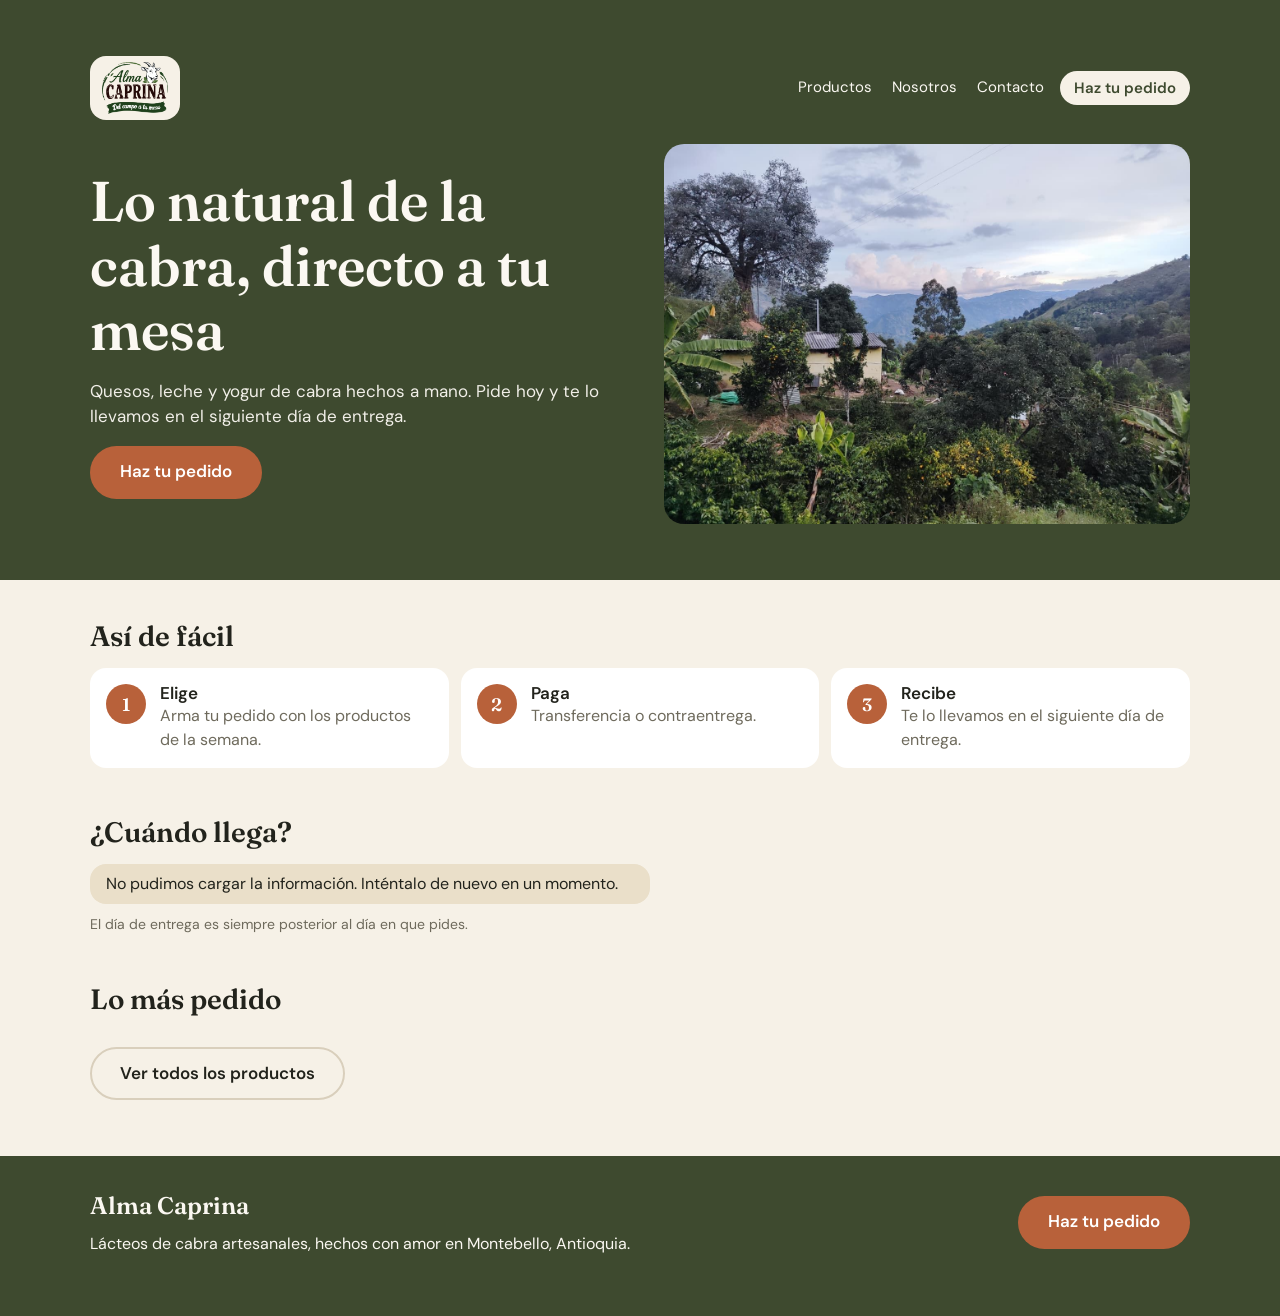
==== commit f36e30cf: "Reword the site tagline Co-Authored-By: Claude Sonnet 5.5 <noreply@anthropic.com>" ====
--- a/index.html
+++ b/index.html
@@ -3,15 +3,15 @@
 <head>
   <meta charset="utf-8">
   <meta name="viewport" content="width=device-width, initial-scale=1">
-  <title>Alma Caprina · Productos de cabra de granja</title>
+  <title>Alma Caprina · Lácteos de cabra artesanales</title>
   <meta name="description" content="Quesos, leche y yogur de cabra hechos a mano. Haz tu pedido y te lo llevamos en el siguiente día de entrega.">
   <meta name="theme-color" content="#3E4A2F">
   <link rel="icon" type="image/png" sizes="192x192" href="images/icon-192.png">
   <link rel="apple-touch-icon" href="images/apple-touch-icon.png">
   <meta property="og:type" content="website">
-  <meta property="og:title" content="Alma Caprina · Productos de cabra de granja">
+  <meta property="og:title" content="Alma Caprina · Lácteos de cabra artesanales">
   <meta property="og:description" content="Quesos, leche y yogur de cabra hechos a mano. Haz tu pedido en línea.">
-  <meta property="og:image" content="https://almacaprina.netlify.app/images/social-card.jpg">
+  <meta property="og:image" content="https://almacaprina.web-pedidos.workers.dev/images/social-card.jpg">
   <link rel="preconnect" href="https://fonts.googleapis.com">
   <link rel="preconnect" href="https://fonts.gstatic.com" crossorigin>
   <link rel="stylesheet" href="https://fonts.googleapis.com/css2?family=DM+Sans:wght@400;500;600;700&family=Fraunces:opsz,wght@9..144,600;9..144,700&display=swap">
--- a/css/site.css
+++ b/css/site.css
@@ -33,6 +33,7 @@
 .about__copy { display: grid; gap: 14px; align-content: start; }
 .about__copy h2 { margin-bottom: 0; }
 .about__img { width: 100%; height: 260px; object-fit: cover; border-radius: var(--radius-lg); }
+.about__quote { margin: 4px 0; padding-left: 14px; border-left: 3px solid var(--brand-terracotta); font-family: var(--font-display); font-size: 1.25rem; font-weight: 600; color: var(--brand-olive); }
 .values { list-style: none; margin: 0; padding: 0; display: grid; gap: 10px; }
 .values li { padding: 14px 16px; display: grid; gap: 2px; }
 
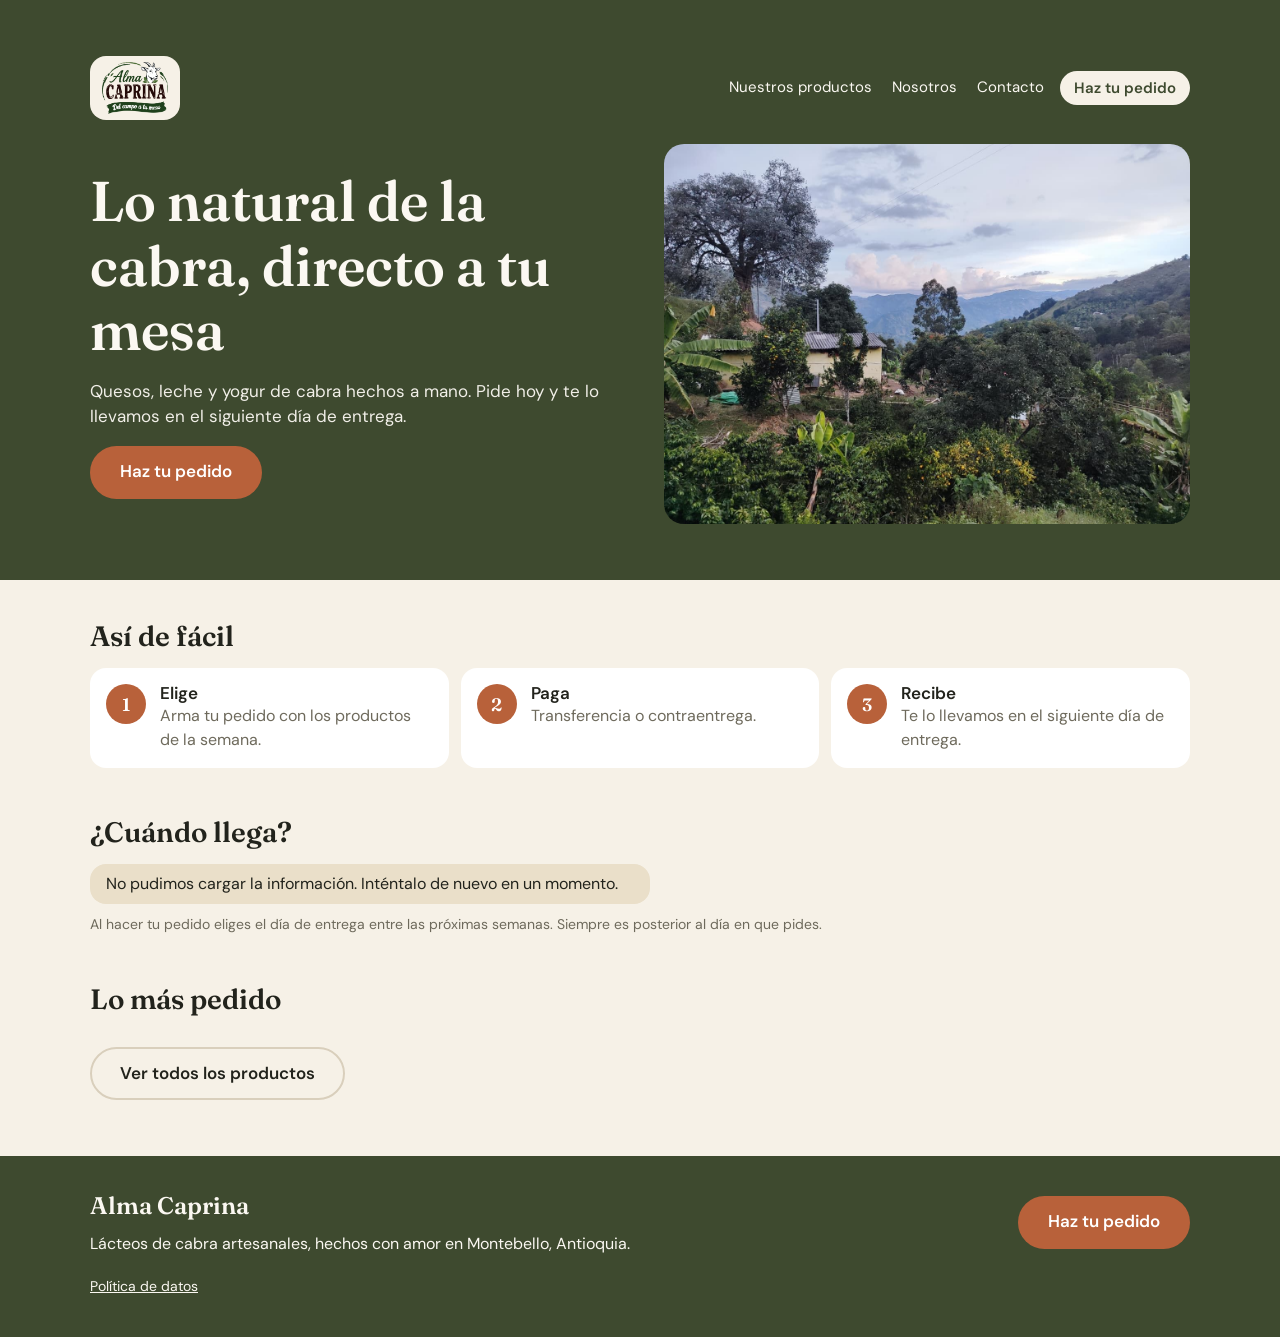
==== commit 93cb0e09: "Let the customer choose the delivery date among the next weeks (validated on the server) Co-Authored" ====
--- a/index.html
+++ b/index.html
@@ -51,7 +51,7 @@
         <div class="when card--sand" id="when" aria-live="polite">
           <p class="muted">Cargando próximas entregas…</p>
         </div>
-        <p class="muted when__note">El día de entrega es siempre posterior al día en que pides.</p>
+        <p class="muted when__note">Al hacer tu pedido eliges el día de entrega entre las próximas semanas. Siempre es posterior al día en que pides.</p>
       </div>
     </section>
 
--- a/css/site.css
+++ b/css/site.css
@@ -96,3 +96,56 @@
   .footer__links { grid-column: 1 / -1; }
   .cart-bar { padding-inline: max(var(--gutter), calc((100% - 1100px) / 2)); }
 }
+
+/* ---------- "Nuestros productos": read-only cards ---------- */
+.page-head__cta { margin-top: 16px; }
+.product-card--info .product-card__description { margin: 4px 0 6px; font-size: .9375rem; }
+.flavors { list-style: none; margin: 6px 0; padding: 0; display: flex; flex-wrap: wrap; gap: 6px; }
+.flavors li { background: var(--surface-sand); border-radius: 999px; padding: 3px 10px; font-size: .8125rem; }
+.nutrition { margin-top: 10px; font-size: .875rem; }
+.nutrition summary { cursor: pointer; font-weight: 600; color: var(--brand-olive); }
+.nutrition__list { display: grid; grid-template-columns: 1fr auto; gap: 4px 16px; margin: 8px 0 0; }
+.nutrition__list dt { color: var(--text-muted); }
+.nutrition__list dd { margin: 0; text-align: right; font-weight: 500; }
+.nutrition__list .nutrition__note { grid-column: 1 / -1; text-align: left; font-weight: 400; color: var(--text-muted); }
+
+/* ---------- Legal text ---------- */
+.legal { max-width: 760px; display: grid; gap: 8px; }
+.legal section { margin-bottom: 20px; }
+.legal h2 { font-size: 1.25rem; margin-bottom: 8px; }
+.legal p, .legal li { line-height: 1.6; }
+.legal ul { margin: 8px 0; padding-left: 22px; display: grid; gap: 6px; }
+.legal__contact { list-style: none; padding-left: 0 !important; }
+.legal__contact:empty { display: none; }
+
+/* ---------- "Nuestros productos": informative layout ---------- */
+.values-strip { background: var(--surface-sand); }
+.values-strip__list { list-style: none; margin: 0 auto; padding: 14px var(--gutter); display: grid; grid-template-columns: repeat(3, 1fr); gap: 8px; text-align: center; }
+.values-strip__list strong { display: block; font-size: .9375rem; color: var(--brand-olive); }
+.values-strip__list span { font-size: .8125rem; color: var(--text-muted); }
+
+.category-nav { display: flex; flex-wrap: wrap; gap: 8px; margin: 0 0 8px; }
+.category-nav .chip { text-decoration: none; padding: 8px 16px; border-radius: 999px; background: var(--surface-white); font-weight: 600; font-size: .9375rem; color: var(--brand-olive); border: 1px solid var(--border); }
+.category-nav .chip:hover, .category-nav .chip:focus-visible { border-color: var(--brand-olive); }
+.catalog__group { scroll-margin-top: 16px; }
+
+.info-grid { list-style: none; margin: 0; padding: 0; display: grid; gap: 16px; grid-template-columns: 1fr; }
+.info-card { background: var(--surface-white); border-radius: var(--radius-lg); overflow: hidden; display: flex; flex-direction: column; }
+.info-card__img { aspect-ratio: 4 / 3; background: var(--surface-sand); }
+.info-card__img img { width: 100%; height: 100%; object-fit: cover; display: block; }
+.info-card__body { padding: 16px 18px 18px; display: grid; gap: 8px; align-content: start; }
+.info-card__name { font-size: 1.25rem; font-weight: 600; margin: 0; }
+.info-card__pill { margin: 0; justify-self: start; background: var(--surface-sand); color: var(--brand-olive); font-size: .8125rem; font-weight: 600; padding: 3px 10px; border-radius: 999px; }
+.info-card__text { margin: 0; line-height: 1.5; }
+.info-card__label { margin: 4px 0 0; font-size: .8125rem; font-weight: 700; text-transform: uppercase; letter-spacing: .04em; color: var(--text-muted); }
+
+@media (min-width: 640px) { .info-grid { grid-template-columns: repeat(2, 1fr); } }
+@media (min-width: 1000px) { .info-grid { grid-template-columns: repeat(3, 1fr); } }
+
+/* "Ver más" on the product cards */
+.more { margin-top: 6px; font-size: .9375rem; }
+.more summary { cursor: pointer; font-weight: 600; color: var(--brand-olive); }
+.more__content { display: grid; gap: 8px; margin-top: 10px; }
+.more__row { margin: 0; line-height: 1.5; }
+.more__row--title { font-weight: 700; margin-top: 4px; }
+.more .nutrition__list { margin-top: 0; }
